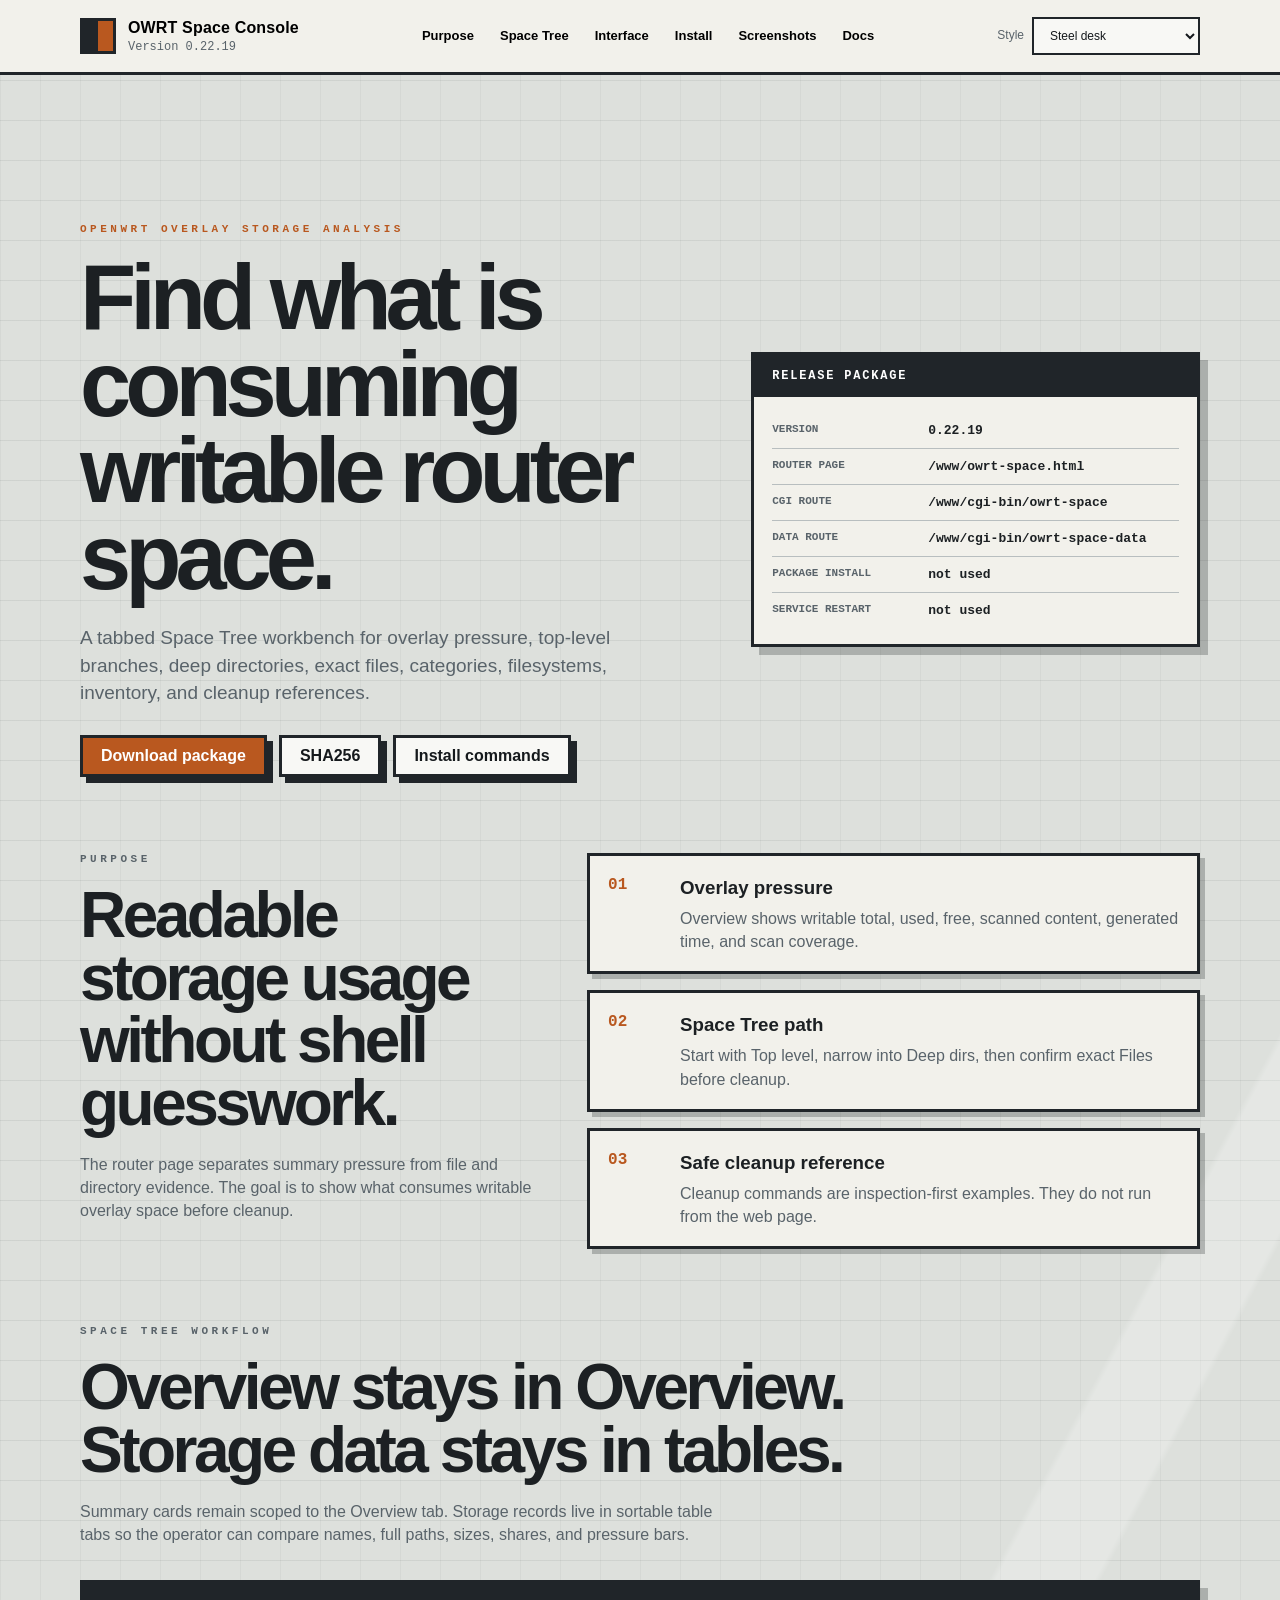
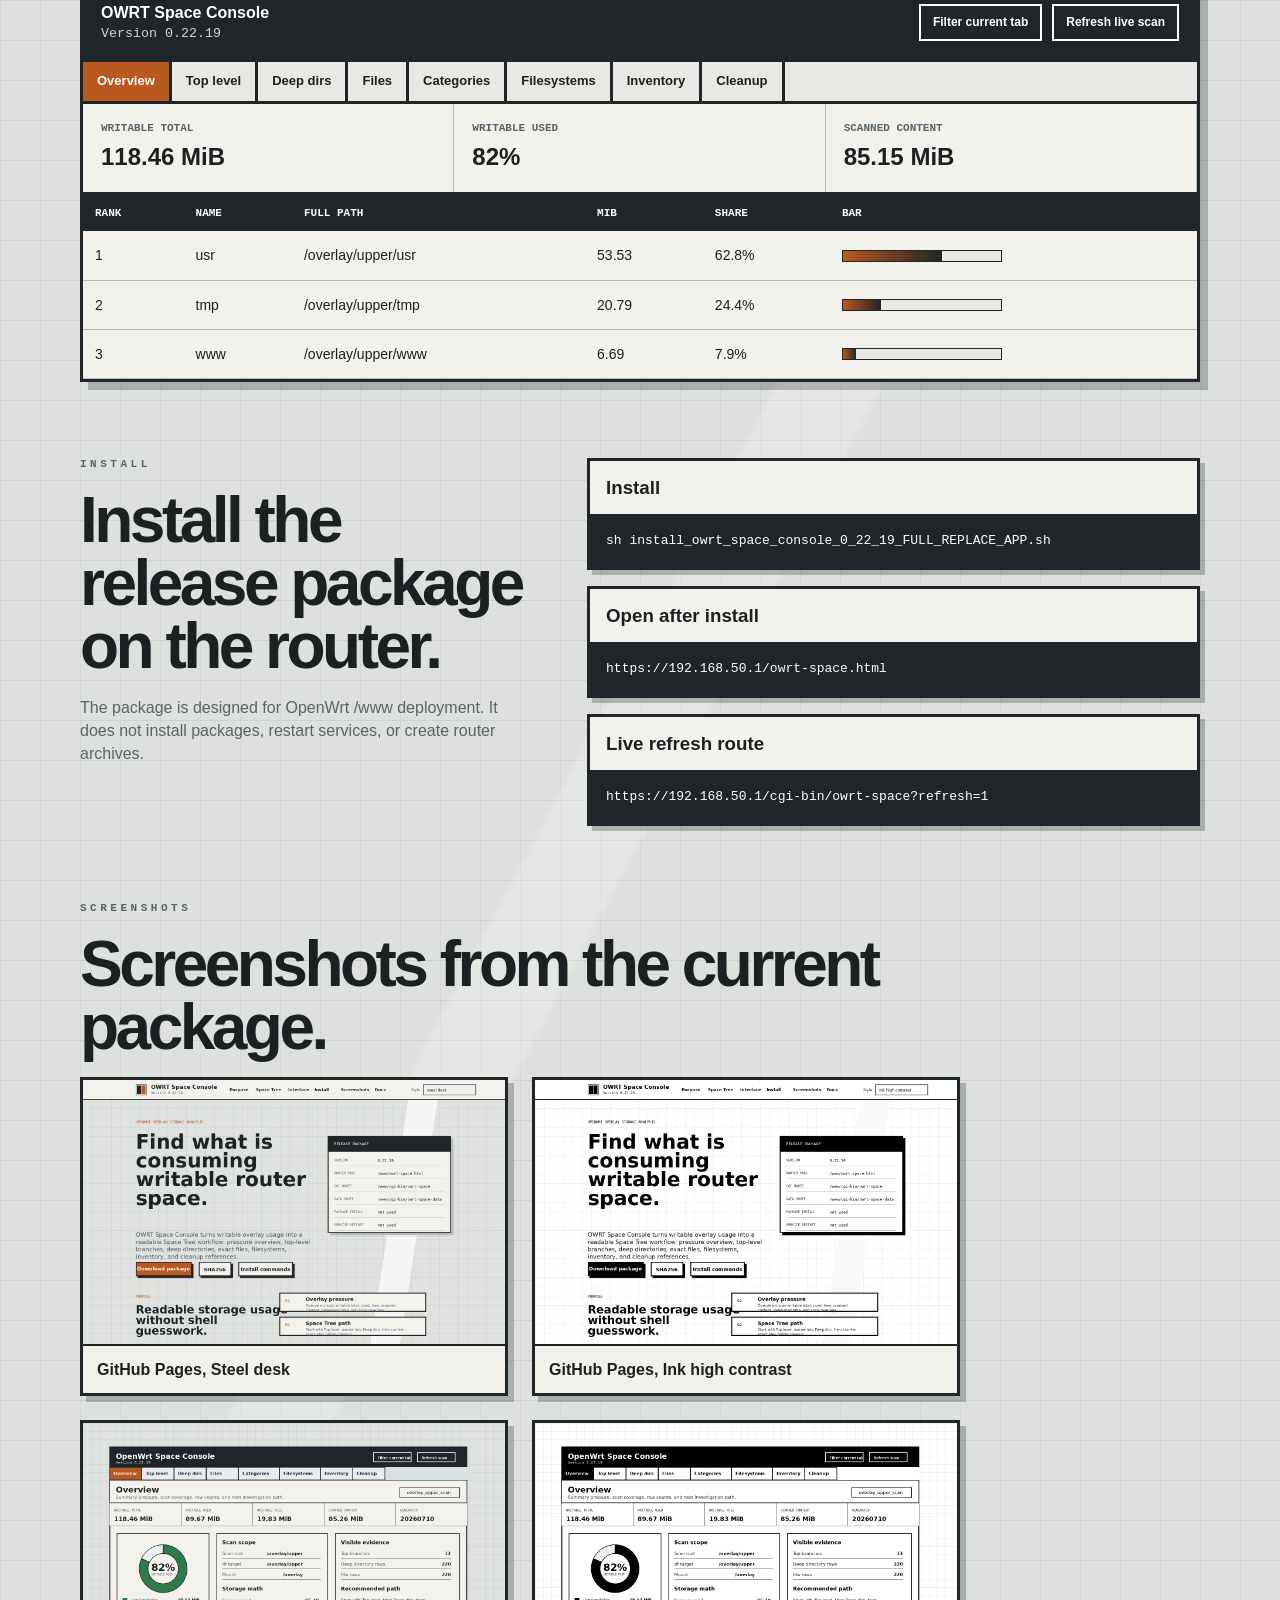
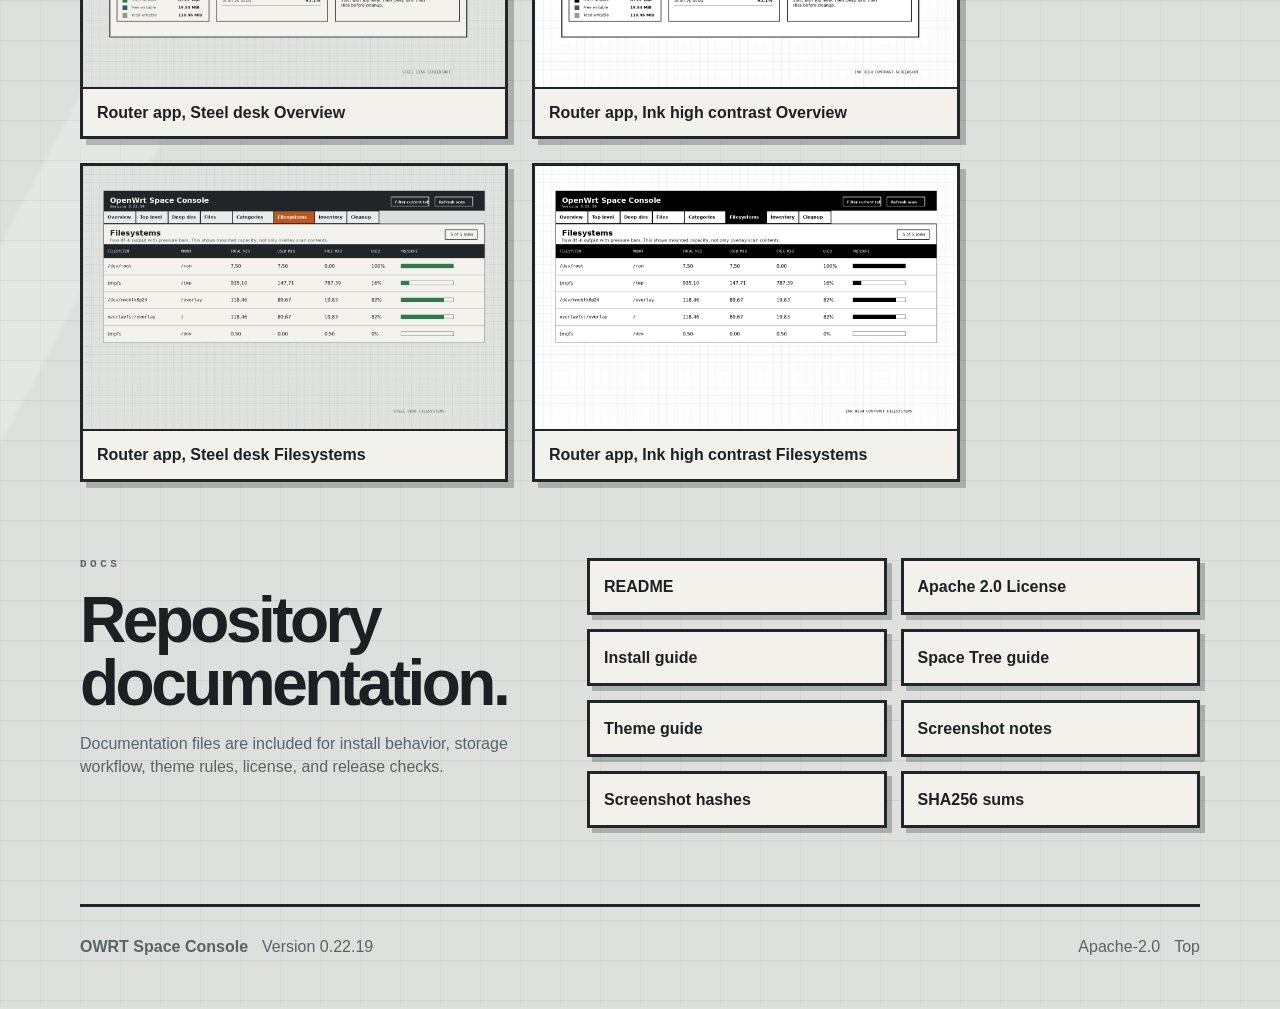
==== index.html @ 09b43522 "Update index.html" ====
<!doctype html>
<html lang="en" data-theme="steel-desk">
<head>
  <meta charset="utf-8">
  <meta name="viewport" content="width=device-width, initial-scale=1">
  <title>OWRT Space Console 0.22.19</title>
  <meta name="description" content="OWRT Space Console is an OpenWrt writable overlay storage inspection interface with a tabbed Space Tree workflow.">
  <link rel="stylesheet" href="assets/css/site.css">
</head>
<body>
  <a class="skip-link" href="#main">Skip to content</a>
  <header class="site-header" id="top">
    <div class="header-inner">
      <a class="brand" href="#top" aria-label="OWRT Space Console home">
        <span class="brand-mark" aria-hidden="true"><span></span><span></span></span>
        <span class="brand-text"><strong>OWRT Space Console</strong><small>Version 0.22.19</small></span>
      </a>
      <nav class="site-nav" aria-label="Page sections">
        <a href="#purpose">Purpose</a>
        <a href="#space-tree">Space Tree</a>
        <a href="#interface">Interface</a>
        <a href="#install">Install</a>
        <a href="#screenshots">Screenshots</a>
        <a href="#docs">Docs</a>
      </nav>
      <label class="theme-control"><span>Style</span><select id="themeSelect" aria-label="GitHub Pages color style"><option value="steel-desk">Steel desk</option><option value="ink-high-contrast">Ink high contrast</option></select></label>
    </div>
  </header>

  <main id="main">
    <section class="hero section-band" aria-labelledby="hero-title">
      <div class="hero-copy">
        <p class="eyebrow">OpenWrt overlay storage analysis</p>
        <h1 id="hero-title">Find what is consuming writable router space.</h1>
        <p class="lead">A tabbed Space Tree workbench for overlay pressure, top-level branches, deep directories, exact files, categories, filesystems, inventory, and cleanup references.</p>
        <div class="actions">
          <a class="button primary" href="downloads/OWRT_SpaceConsole_0.22.19_full_replace_app_code.zip">Download package</a>
          <a class="button" href="downloads/OWRT_SpaceConsole_0.22.19_full_replace_app_code.sha256.txt">SHA256</a>
          <a class="button" href="#install">Install commands</a>
        </div>
      </div>
      <aside class="install-ticket" aria-label="Package facts">
        <div class="ticket-head">Release package</div>
        <dl>
          <div><dt>version</dt><dd>0.22.19</dd></div>
          <div><dt>router page</dt><dd>/www/owrt-space.html</dd></div>
          <div><dt>cgi route</dt><dd>/www/cgi-bin/owrt-space</dd></div>
          <div><dt>data route</dt><dd>/www/cgi-bin/owrt-space-data</dd></div>
          <div><dt>package install</dt><dd>not used</dd></div>
          <div><dt>service restart</dt><dd>not used</dd></div>
        </dl>
      </aside>
    </section>

    <section class="section purpose" id="purpose" aria-labelledby="purpose-title">
      <div class="section-copy">
        <p class="eyebrow">Purpose</p>
        <h2 id="purpose-title">Readable storage usage without shell guesswork.</h2>
        <p>The router page separates summary pressure from file and directory evidence. The goal is to show what consumes writable overlay space before cleanup.</p>
      </div>
      <div class="step-list">
        <article><b>01</b><div><h3>Overlay pressure</h3><p>Overview shows writable total, used, free, scanned content, generated time, and scan coverage.</p></div></article>
        <article><b>02</b><div><h3>Space Tree path</h3><p>Start with Top level, narrow into Deep dirs, then confirm exact Files before cleanup.</p></div></article>
        <article><b>03</b><div><h3>Safe cleanup reference</h3><p>Cleanup commands are inspection-first examples. They do not run from the web page.</p></div></article>
      </div>
    </section>

    <section class="section" id="space-tree" aria-labelledby="space-tree-title">
      <div class="section-copy wide-copy">
        <p class="eyebrow">Space Tree workflow</p>
        <h2 id="space-tree-title">Overview stays in Overview. Storage data stays in tables.</h2>
        <p>Summary cards remain scoped to the Overview tab. Storage records live in sortable table tabs so the operator can compare names, full paths, sizes, shares, and pressure bars.</p>
      </div>
      <div class="app-preview" aria-label="Router application preview">
        <div class="app-preview-head"><div><strong>OWRT Space Console</strong><small>Version 0.22.19</small></div><div class="preview-actions"><span>Filter current tab</span><span>Refresh live scan</span></div></div>
        <div class="preview-tabs"><span class="active">Overview</span><span>Top level</span><span>Deep dirs</span><span>Files</span><span>Categories</span><span>Filesystems</span><span>Inventory</span><span>Cleanup</span></div>
        <div class="preview-metrics"><div><small>Writable total</small><strong>118.46 MiB</strong></div><div><small>Writable used</small><strong>82%</strong></div><div><small>Scanned content</small><strong>85.15 MiB</strong></div></div>
        <table class="preview-table"><thead><tr><th>Rank</th><th>Name</th><th>Full path</th><th>MiB</th><th>Share</th><th>Bar</th></tr></thead><tbody><tr><td>1</td><td>usr</td><td>/overlay/upper/usr</td><td>53.53</td><td>62.8%</td><td><i style="--w:63%"></i></td></tr><tr><td>2</td><td>tmp</td><td>/overlay/upper/tmp</td><td>20.79</td><td>24.4%</td><td><i style="--w:24%"></i></td></tr><tr><td>3</td><td>www</td><td>/overlay/upper/www</td><td>6.69</td><td>7.9%</td><td><i style="--w:8%"></i></td></tr></tbody></table>
      </div>
    </section>

    <section class="section install" id="install" aria-labelledby="install-title">
      <div class="section-copy"><p class="eyebrow">Install</p><h2 id="install-title">Install the release package on the router.</h2><p>The package is designed for OpenWrt /www deployment. It does not install packages, restart services, or create router archives.</p></div>
      <div class="command-stack"><article><h3>Install</h3><pre><code>sh install_owrt_space_console_0_22_19_FULL_REPLACE_APP.sh</code></pre></article><article><h3>Open after install</h3><pre><code>https://192.168.50.1/owrt-space.html</code></pre></article><article><h3>Live refresh route</h3><pre><code>https://192.168.50.1/cgi-bin/owrt-space?refresh=1</code></pre></article></div>
    </section>

    <section class="section screenshots" id="screenshots" aria-labelledby="screenshots-title">
      <div class="section-copy wide-copy"><p class="eyebrow">Screenshots</p><h2 id="screenshots-title">Screenshots from the current package.</h2><p></p><div>
      <div class="screenshot-grid">
        <figure><img src="assets/screenshots/verified-github-pages-steel-desk-home.png" alt="GitHub Pages home in Steel desk theme"><figcaption>GitHub Pages, Steel desk</figcaption></figure>
        <figure><img src="assets/screenshots/verified-github-pages-ink-high-contrast-home.png" alt="GitHub Pages home in Ink high contrast theme"><figcaption>GitHub Pages, Ink high contrast</figcaption></figure>
        <figure><img src="assets/screenshots/verified-router-steel-desk-overview.png" alt="Router application Overview in Steel desk theme"><figcaption>Router app, Steel desk Overview</figcaption></figure>
        <figure><img src="assets/screenshots/verified-router-ink-high-contrast-overview.png" alt="Router application Overview in Ink high contrast theme"><figcaption>Router app, Ink high contrast Overview</figcaption></figure>
        <figure><img src="assets/screenshots/verified-router-steel-desk-filesystems.png" alt="Router application Filesystems in Steel desk theme"><figcaption>Router app, Steel desk Filesystems</figcaption></figure>
        <figure><img src="assets/screenshots/verified-router-ink-high-contrast-filesystems.png" alt="Router application Filesystems in Ink high contrast theme"><figcaption>Router app, Ink high contrast Filesystems</figcaption></figure>
      </div>
    </section>

    <section class="section docs" id="docs" aria-labelledby="docs-title">
      <div class="section-copy"><p class="eyebrow">Docs</p><h2 id="docs-title">Repository documentation.</h2><p>Documentation files are included for install behavior, storage workflow, theme rules, license, and release checks.</p></div>
      <div class="doc-grid"><a href="README.md">README</a><a href="LICENSE">Apache 2.0 License</a><a href="docs/INSTALL.md">Install guide</a><a href="docs/SPACE_TREE_USAGE_GUIDE.md">Space Tree guide</a><a href="docs/THEMES.md">Theme guide</a><a href="docs/SCREENSHOTS.md">Screenshot notes</a><a href="docs/SCREENSHOT_SHA256SUMS.txt">Screenshot hashes</a><a href="docs/SHA256SUMS.txt">SHA256 sums</a></div>
    </section>
  </main>

  <footer class="site-footer"><div><strong>OWRT Space Console</strong><span>Version 0.22.19</span></div><div><span>Apache-2.0</span><a href="#top">Top</a></div></footer>
  <script src="assets/js/site.js"></script>
</body>
</html>
---- assets/css/site.css ----
:root {
  --page: #dde0dc;
  --paper: #f2f1eb;
  --paper2: #e8e9e4;
  --ink: #1c2023;
  --muted: #59636a;
  --line: #202529;
  --line2: #b8bebf;
  --accent: #b9581f;
  --accentText: #ffffff;
  --header: #f2f1eb;
  --headerText: #000000;
  --tableHead: #202529;
  --tableHeadText: #ffffff;
  --control: #f8f8f5;
  --controlText: #15191c;
  --shadow: rgba(15, 18, 20, 0.24);
  --grid1: rgba(25, 31, 35, 0.07);
  --grid2: rgba(25, 31, 35, 0.04);
  --diag: rgba(255, 255, 255, 0.24);
  --radius: 0;
}

html[data-theme="ink-high-contrast"] {
  --page: #ffffff;
  --paper: #ffffff;
  --paper2: #f5f5f5;
  --ink: #000000;
  --muted: #222222;
  --line: #000000;
  --line2: #8a8a8a;
  --accent: #000000;
  --accentText: #ffffff;
  --header: #ffffff;
  --headerText: #000000;
  --tableHead: #000000;
  --tableHeadText: #ffffff;
  --control: #ffffff;
  --controlText: #000000;
  --shadow: rgba(0, 0, 0, 0.25);
  --grid1: rgba(0, 0, 0, 0.075);
  --grid2: rgba(0, 0, 0, 0.038);
  --diag: rgba(0, 0, 0, 0.04);
}

* { box-sizing: border-box; }
html { scroll-behavior: smooth; }
body {
  margin: 0;
  min-height: 100vh;
  color: var(--ink);
  background:
    linear-gradient(118deg, transparent 0 52%, var(--diag) 52.2% 55%, transparent 55.2% 100%),
    linear-gradient(var(--grid1) 1px, transparent 1px),
    linear-gradient(90deg, var(--grid2) 1px, transparent 1px),
    var(--page);
  background-size: auto, 40px 40px, 40px 40px, auto;
  font-family: Arial, Helvetica, sans-serif;
  line-height: 1.45;
}

a { color: inherit; text-decoration: none; }
img { display: block; max-width: 100%; }
.skip-link { position: absolute; left: -999px; top: 8px; background: var(--paper); color: var(--ink); border: 2px solid var(--line); padding: 8px 12px; z-index: 20; }
.skip-link:focus { left: 8px; }

.site-header {
  position: sticky;
  top: 0;
  z-index: 10;
  background: var(--header);
  color: var(--headerText);
  border-bottom: 3px solid var(--line);
}
.header-inner {
  width: min(1120px, calc(100% - 40px));
  margin: 0 auto;
  display: grid;
  grid-template-columns: auto 1fr auto;
  gap: 28px;
  align-items: center;
  min-height: 72px;
}
.brand { display: inline-flex; align-items: center; gap: 12px; }
.brand-mark { width: 36px; height: 36px; border: 3px solid var(--line); display: grid; grid-template-columns: 1fr 1fr; background: var(--paper); }
.brand-mark span:first-child { background: var(--line); }
.brand-mark span:last-child { background: var(--accent); }
.brand-text strong { display: block; font-size: 16px; letter-spacing: 0.01em; }
.brand-text small { display: block; font-family: Consolas, monospace; font-size: 12px; color: var(--muted); }
.site-nav { display: flex; justify-content: center; gap: 26px; font-size: 13px; font-weight: 800; }
.theme-control { display: inline-flex; align-items: center; gap: 8px; font-size: 12px; color: var(--muted); }
.theme-control select { border: 2px solid var(--line); background: var(--control); color: var(--controlText); padding: 9px 38px 9px 12px; font: inherit; min-width: 168px; }

main, .site-footer { width: min(1120px, calc(100% - 40px)); margin: 0 auto; }
.section-band, .section { margin: 76px 0; }
.hero { display: grid; grid-template-columns: minmax(0, 1.15fr) minmax(320px, 0.85fr); gap: 64px; align-items: center; padding-top: 72px; }
.eyebrow { margin: 0 0 18px; color: var(--accent); text-transform: uppercase; letter-spacing: 0.32em; font: 800 11px/1.2 Consolas, monospace; }
h1, h2, h3, p { margin-top: 0; }
h1 { max-width: 670px; margin-bottom: 24px; font-size: clamp(54px, 7.8vw, 92px); line-height: 0.94; letter-spacing: -0.065em; }
.lead { max-width: 660px; color: var(--muted); font-size: 19px; }
.actions { display: flex; flex-wrap: wrap; gap: 12px; margin-top: 28px; }
.button { display: inline-flex; align-items: center; justify-content: center; min-height: 42px; padding: 0 18px; border: 3px solid var(--line); background: var(--control); color: var(--controlText); font-weight: 900; box-shadow: 6px 6px 0 var(--line); }
.button.primary { background: var(--accent); color: var(--accentText); }
.install-ticket { border: 3px solid var(--line); background: var(--paper); box-shadow: 8px 8px 0 var(--shadow); }
.ticket-head { padding: 14px 18px; background: var(--tableHead); color: var(--tableHeadText); text-transform: uppercase; letter-spacing: 0.15em; font: 900 12px Consolas, monospace; }
.install-ticket dl { margin: 0; padding: 16px 18px; }
.install-ticket dl div { display: grid; grid-template-columns: 140px 1fr; gap: 16px; border-bottom: 1px solid var(--line2); padding: 10px 0; }
.install-ticket dl div:last-child { border-bottom: 0; }
dt { color: var(--muted); text-transform: uppercase; font: 800 11px Consolas, monospace; }
dd { margin: 0; font: 800 13px Consolas, monospace; }

.purpose, .install, .docs { display: grid; grid-template-columns: minmax(260px, 0.85fr) minmax(0, 1.15fr); gap: 54px; align-items: start; }
.section-copy h2, .wide-copy h2 { font-size: clamp(40px, 5vw, 64px); line-height: 0.98; letter-spacing: -0.055em; margin-bottom: 18px; }
.section-copy p, .wide-copy p { color: var(--muted); max-width: 640px; }
.wide-copy { max-width: 880px; }
.step-list, .command-stack { display: grid; gap: 16px; }
.step-list article, .command-stack article, .doc-grid a { border: 3px solid var(--line); background: var(--paper); box-shadow: 5px 5px 0 var(--shadow); }
.step-list article { display: grid; grid-template-columns: 54px 1fr; gap: 18px; padding: 18px; }
.step-list b { color: var(--accent); font-family: Consolas, monospace; }
.step-list h3 { margin-bottom: 6px; }
.step-list p { margin-bottom: 0; color: var(--muted); }

.app-preview { margin-top: 34px; border: 3px solid var(--line); background: var(--paper); box-shadow: 8px 8px 0 var(--shadow); overflow: hidden; }
.app-preview-head { display: flex; justify-content: space-between; gap: 20px; align-items: center; padding: 18px; background: var(--tableHead); color: var(--tableHeadText); }
.app-preview-head small { display: block; color: var(--tableHeadText); opacity: .8; font-family: Consolas, monospace; }
.preview-actions { display: flex; gap: 10px; }
.preview-actions span { border: 2px solid currentColor; padding: 8px 12px; font-size: 12px; font-weight: 800; }
.preview-tabs { display: flex; flex-wrap: wrap; background: var(--paper2); border-bottom: 3px solid var(--line); }
.preview-tabs span { padding: 10px 14px; border-right: 3px solid var(--line); font-weight: 900; font-size: 13px; }
.preview-tabs .active { background: var(--accent); color: var(--accentText); }
.preview-metrics { display: grid; grid-template-columns: repeat(3, 1fr); border-bottom: 3px solid var(--line); }
.preview-metrics div { padding: 18px; border-right: 1px solid var(--line2); }
.preview-metrics small { display: block; color: var(--muted); text-transform: uppercase; font: 800 11px Consolas, monospace; }
.preview-metrics strong { display: block; margin-top: 6px; font-size: 24px; }
.preview-table { width: 100%; border-collapse: collapse; font-size: 14px; }
.preview-table th { background: var(--tableHead); color: var(--tableHeadText); text-align: left; padding: 12px; text-transform: uppercase; font: 800 11px Consolas, monospace; }
.preview-table td { padding: 14px 12px; border-bottom: 1px solid var(--line2); }
.preview-table i { display: block; width: 160px; height: 12px; border: 1px solid var(--line); background: var(--paper2); position: relative; }
.preview-table i:before { content: ''; position: absolute; inset: 0 auto 0 0; width: var(--w); background: linear-gradient(90deg, var(--accent), var(--line)); }

.command-stack pre { margin: 0; overflow-x: auto; padding: 16px; background: var(--tableHead); color: var(--tableHeadText); }
.command-stack h3 { margin: 0; padding: 13px 16px; border-bottom: 2px solid var(--line); }
.screenshots .wide-copy { margin-bottom: 30px; }
.screenshot-grid { display: grid; grid-template-columns: repeat(2, minmax(0, 1fr)); gap: 24px; }
.screenshot-grid figure { margin: 0; border: 3px solid var(--line); background: var(--paper); box-shadow: 6px 6px 0 var(--shadow); }
.screenshot-grid img { width: 100%; background: var(--paper); }
.screenshot-grid figcaption { padding: 12px 14px; border-top: 2px solid var(--line); font-weight: 900; }
.doc-grid { display: grid; grid-template-columns: repeat(2, minmax(0, 1fr)); gap: 14px; }
.doc-grid a { padding: 14px; font-weight: 900; }
.site-footer { border-top: 3px solid var(--line); padding: 28px 0 48px; display: flex; justify-content: space-between; gap: 20px; color: var(--muted); }
.site-footer div { display: flex; gap: 14px; }

@media (max-width: 980px) {
  .header-inner { grid-template-columns: 1fr; gap: 12px; padding: 14px 0; }
  .site-nav { justify-content: flex-start; flex-wrap: wrap; gap: 12px; }
  .hero, .purpose, .install, .docs { grid-template-columns: 1fr; gap: 32px; }
  h1 { font-size: clamp(48px, 12vw, 72px); }
  .screenshot-grid { grid-template-columns: 1fr; }
}
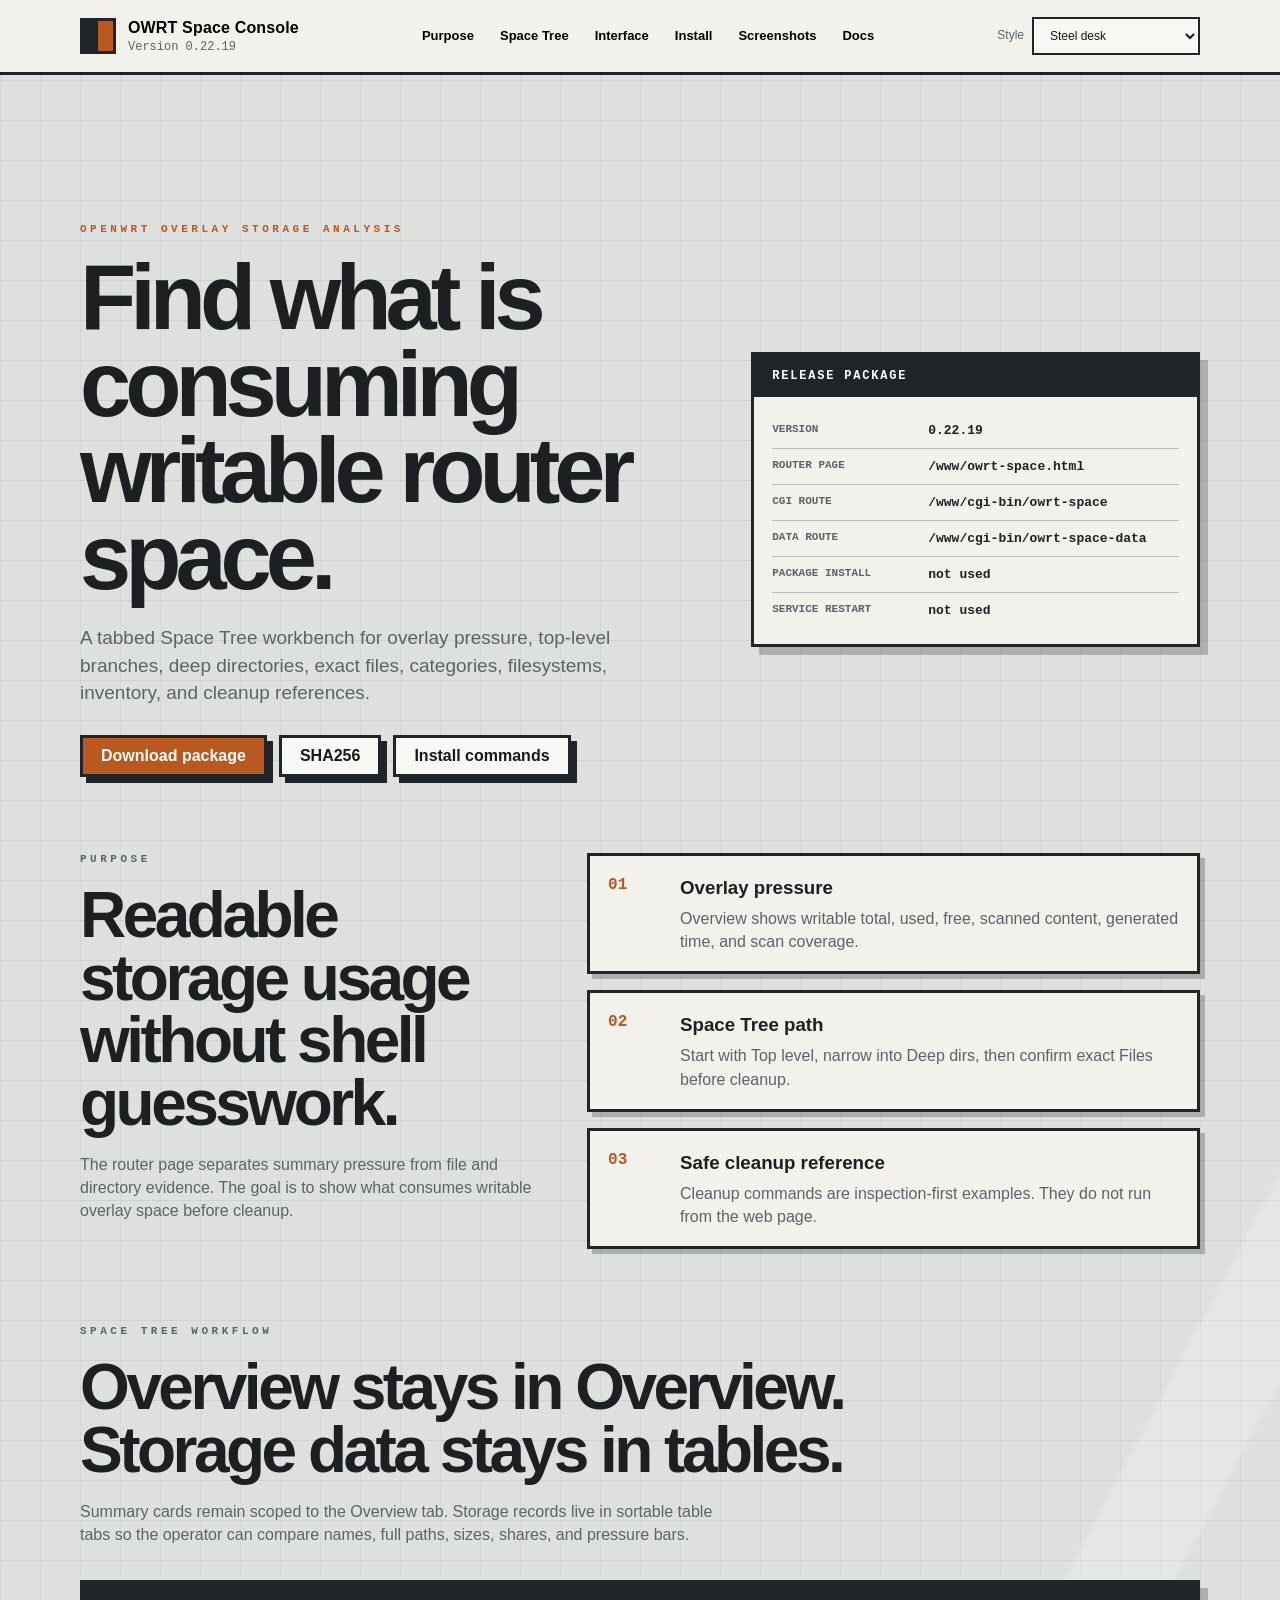
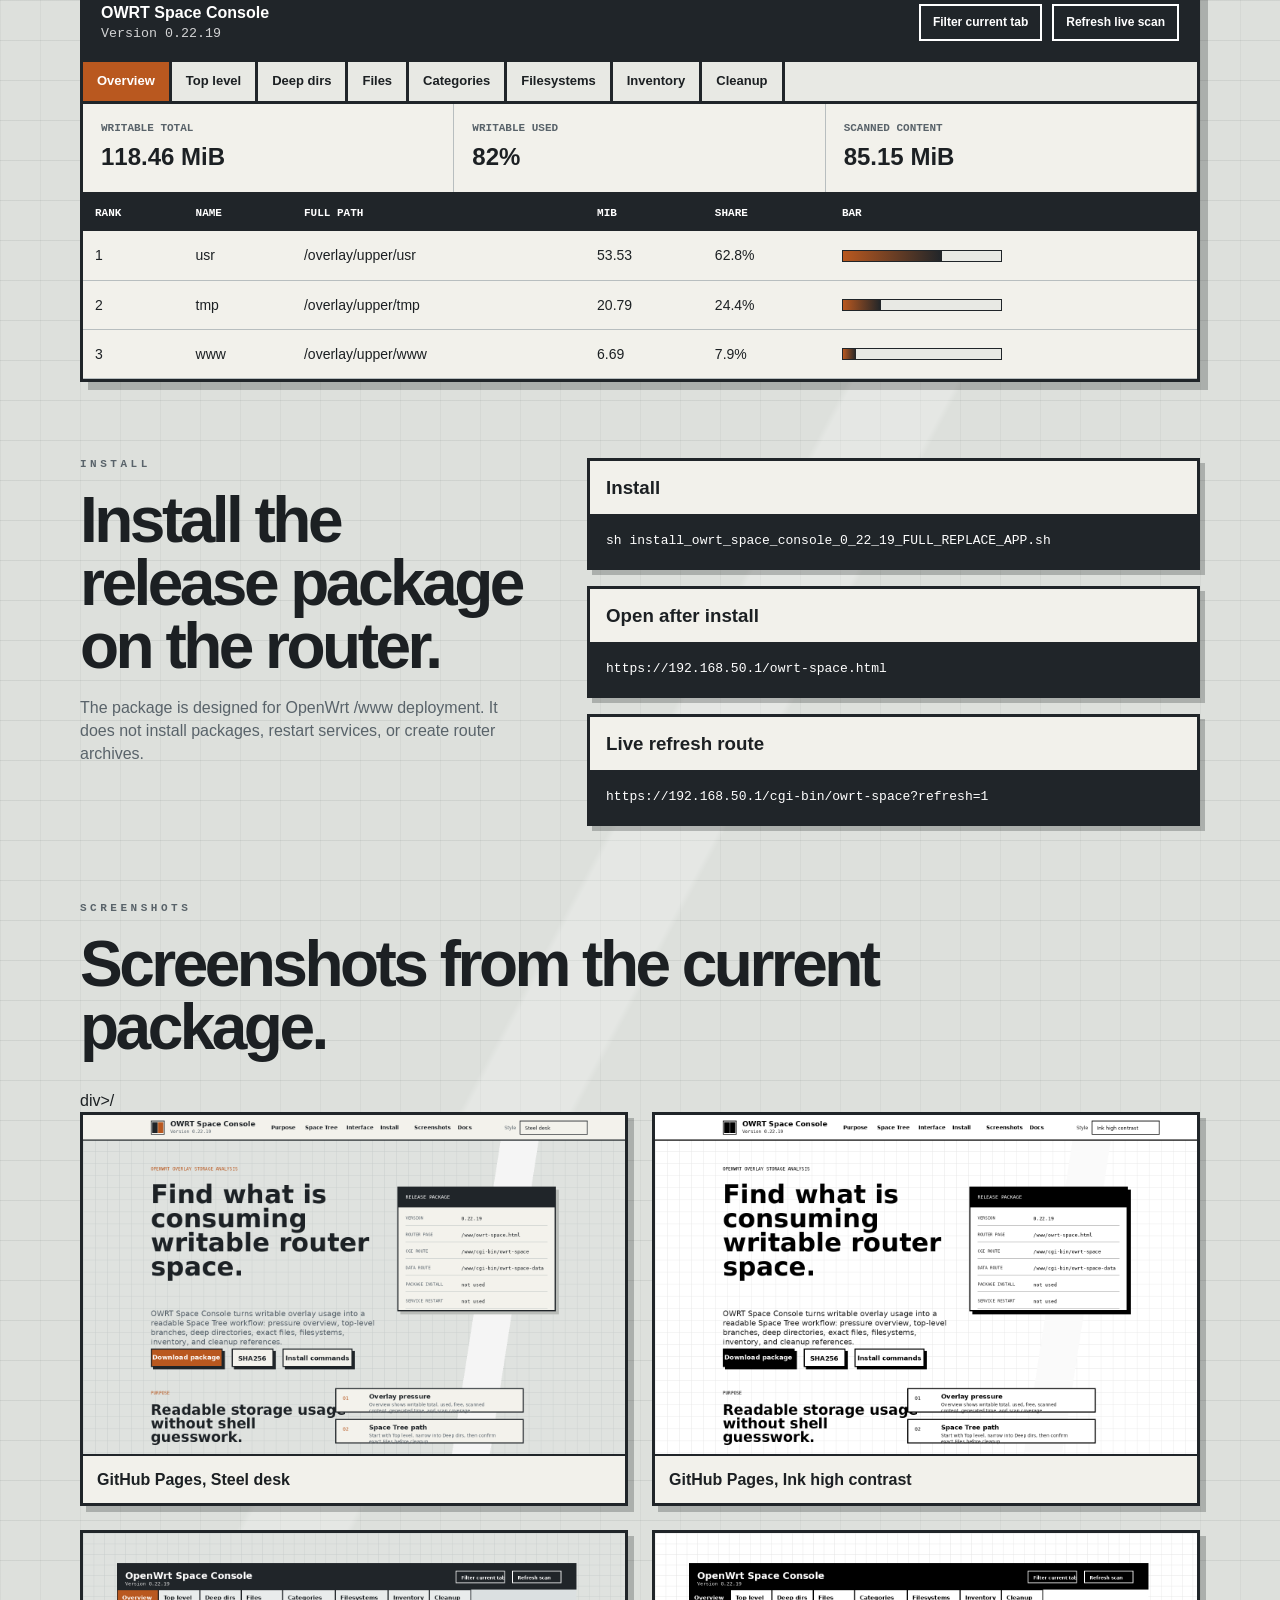
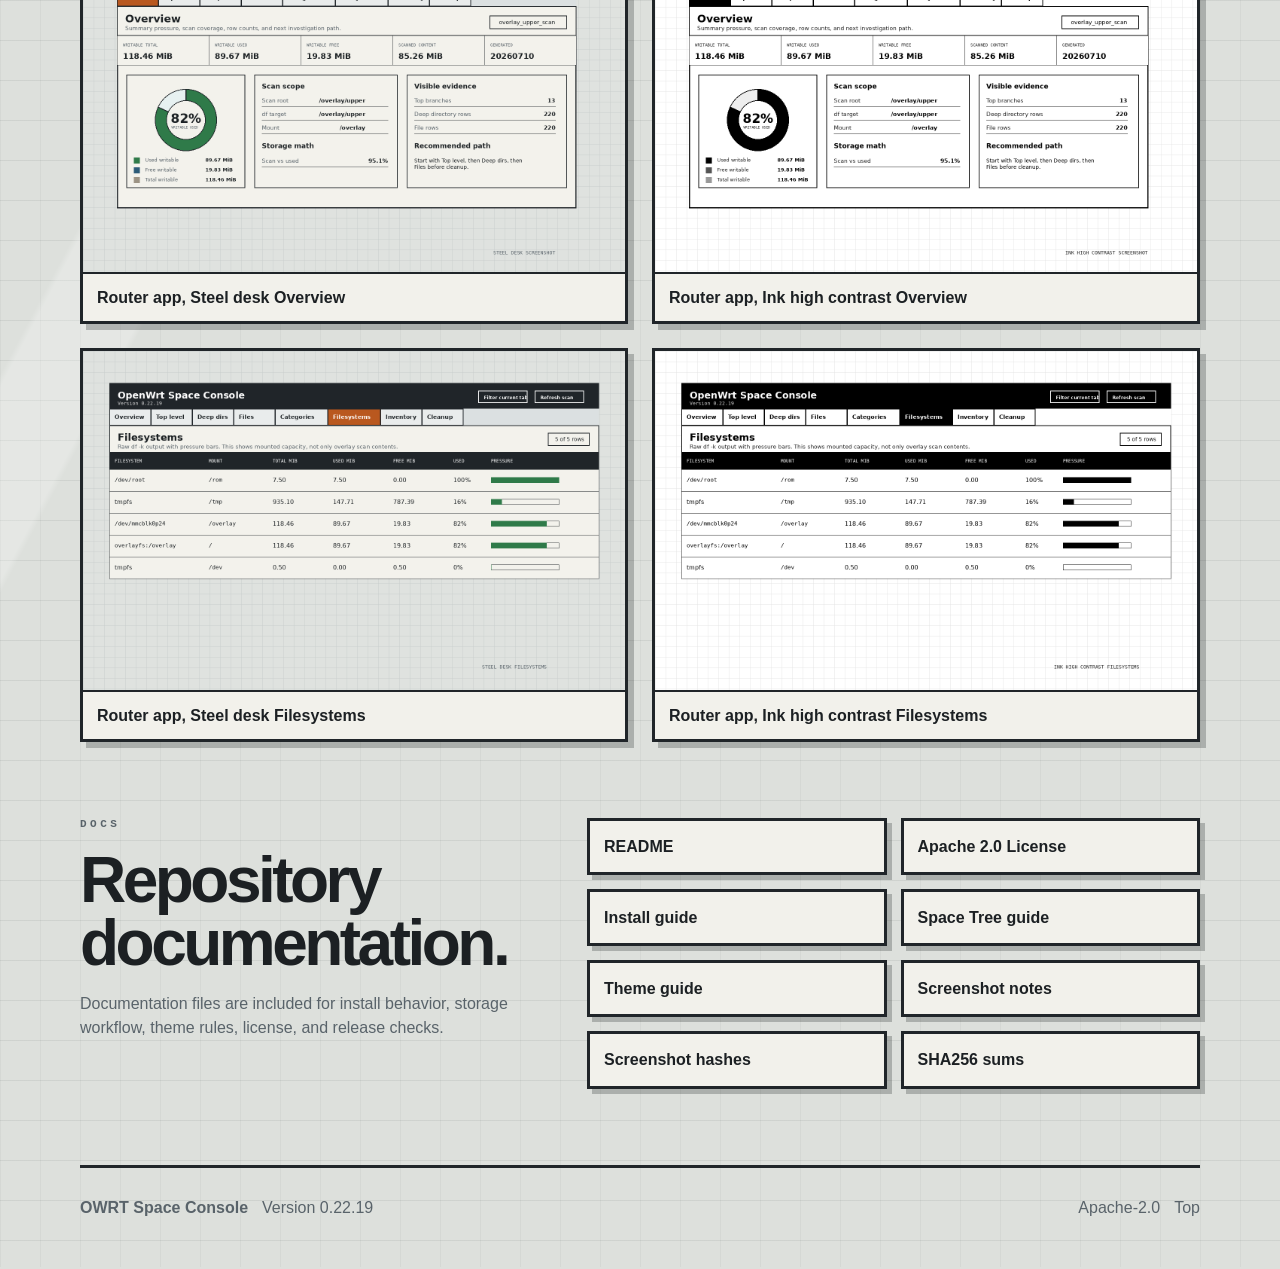
==== commit fc612d71: "Fix HTML structure in screenshots section" ====
--- a/index.html
+++ b/index.html
@@ -85,7 +85,7 @@
     </section>
 
     <section class="section screenshots" id="screenshots" aria-labelledby="screenshots-title">
-      <div class="section-copy wide-copy"><p class="eyebrow">Screenshots</p><h2 id="screenshots-title">Screenshots from the current package.</h2><p></p><div>
+      <div class="section-copy wide-copy"><p class="eyebrow">Screenshots</p><h2 id="screenshots-title">Screenshots from the current package.</h2><p></p></div>div>/
       <div class="screenshot-grid">
         <figure><img src="assets/screenshots/verified-github-pages-steel-desk-home.png" alt="GitHub Pages home in Steel desk theme"><figcaption>GitHub Pages, Steel desk</figcaption></figure>
         <figure><img src="assets/screenshots/verified-github-pages-ink-high-contrast-home.png" alt="GitHub Pages home in Ink high contrast theme"><figcaption>GitHub Pages, Ink high contrast</figcaption></figure>
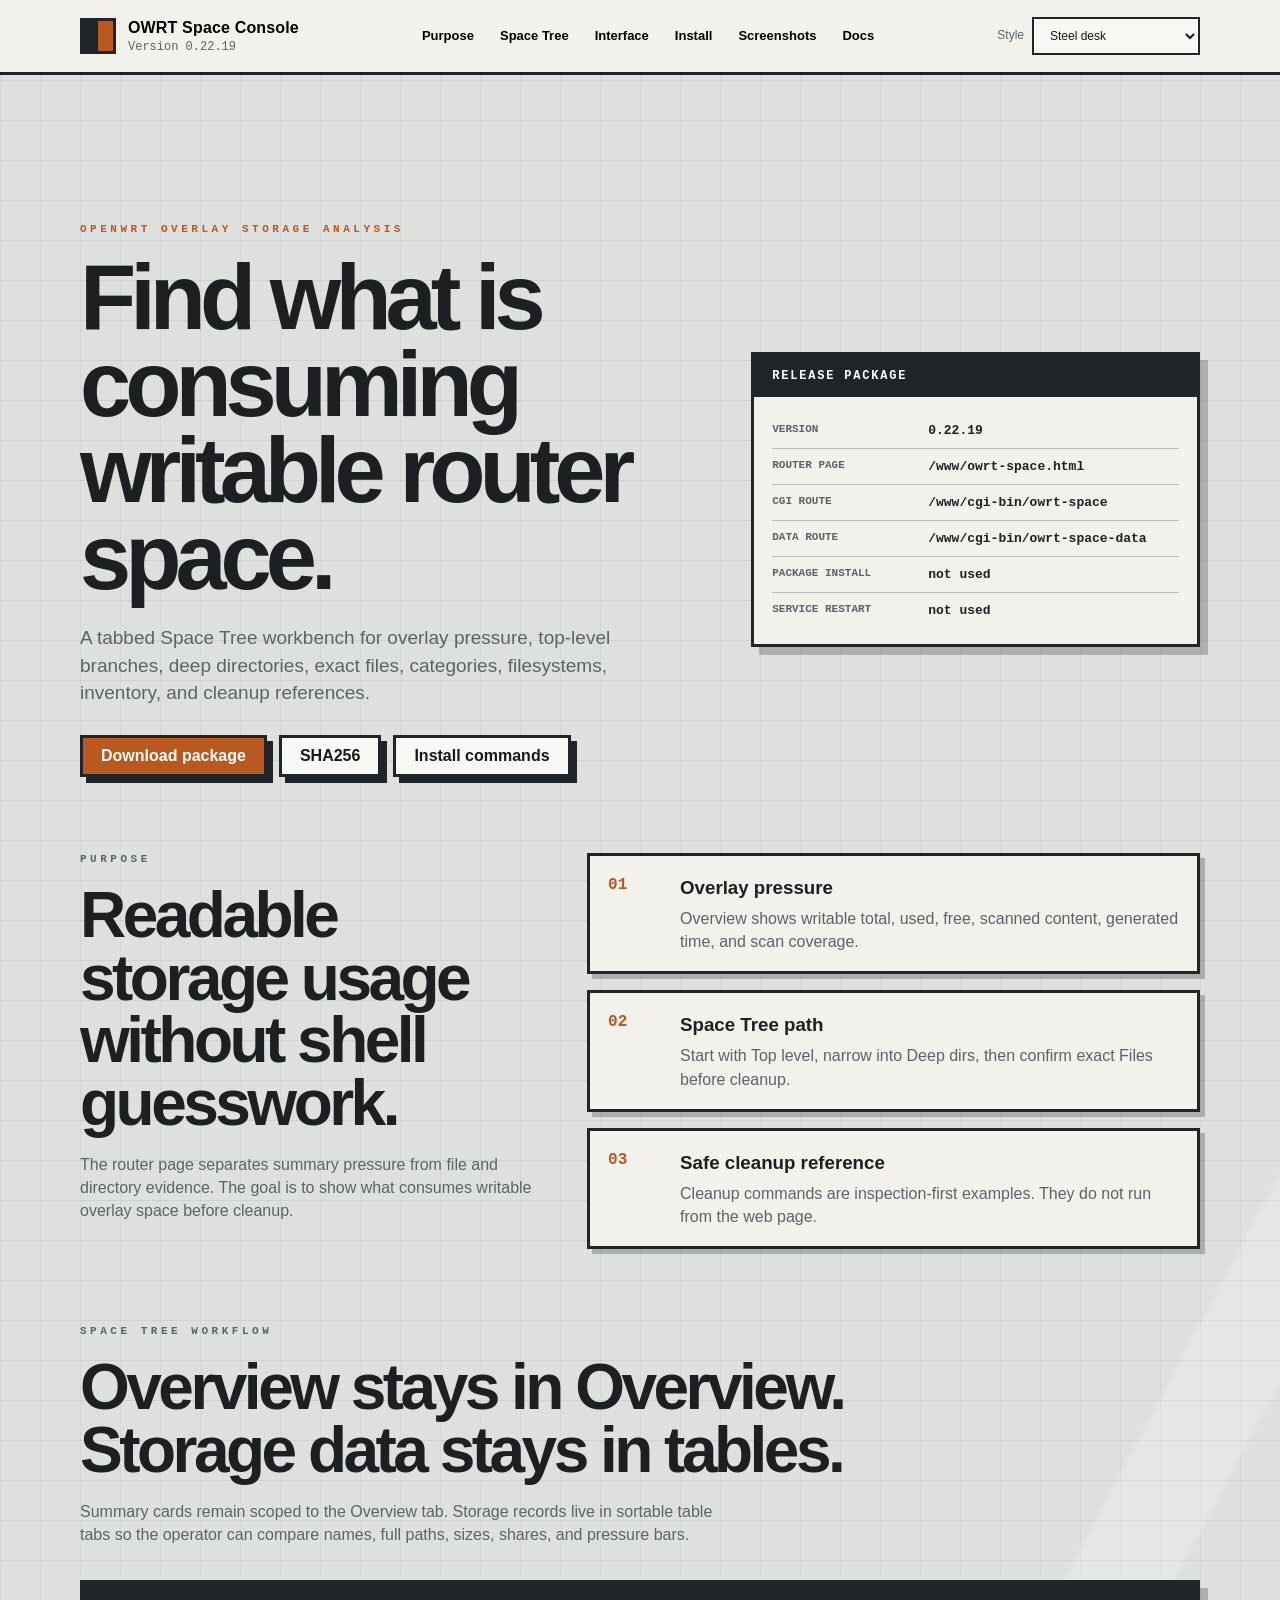
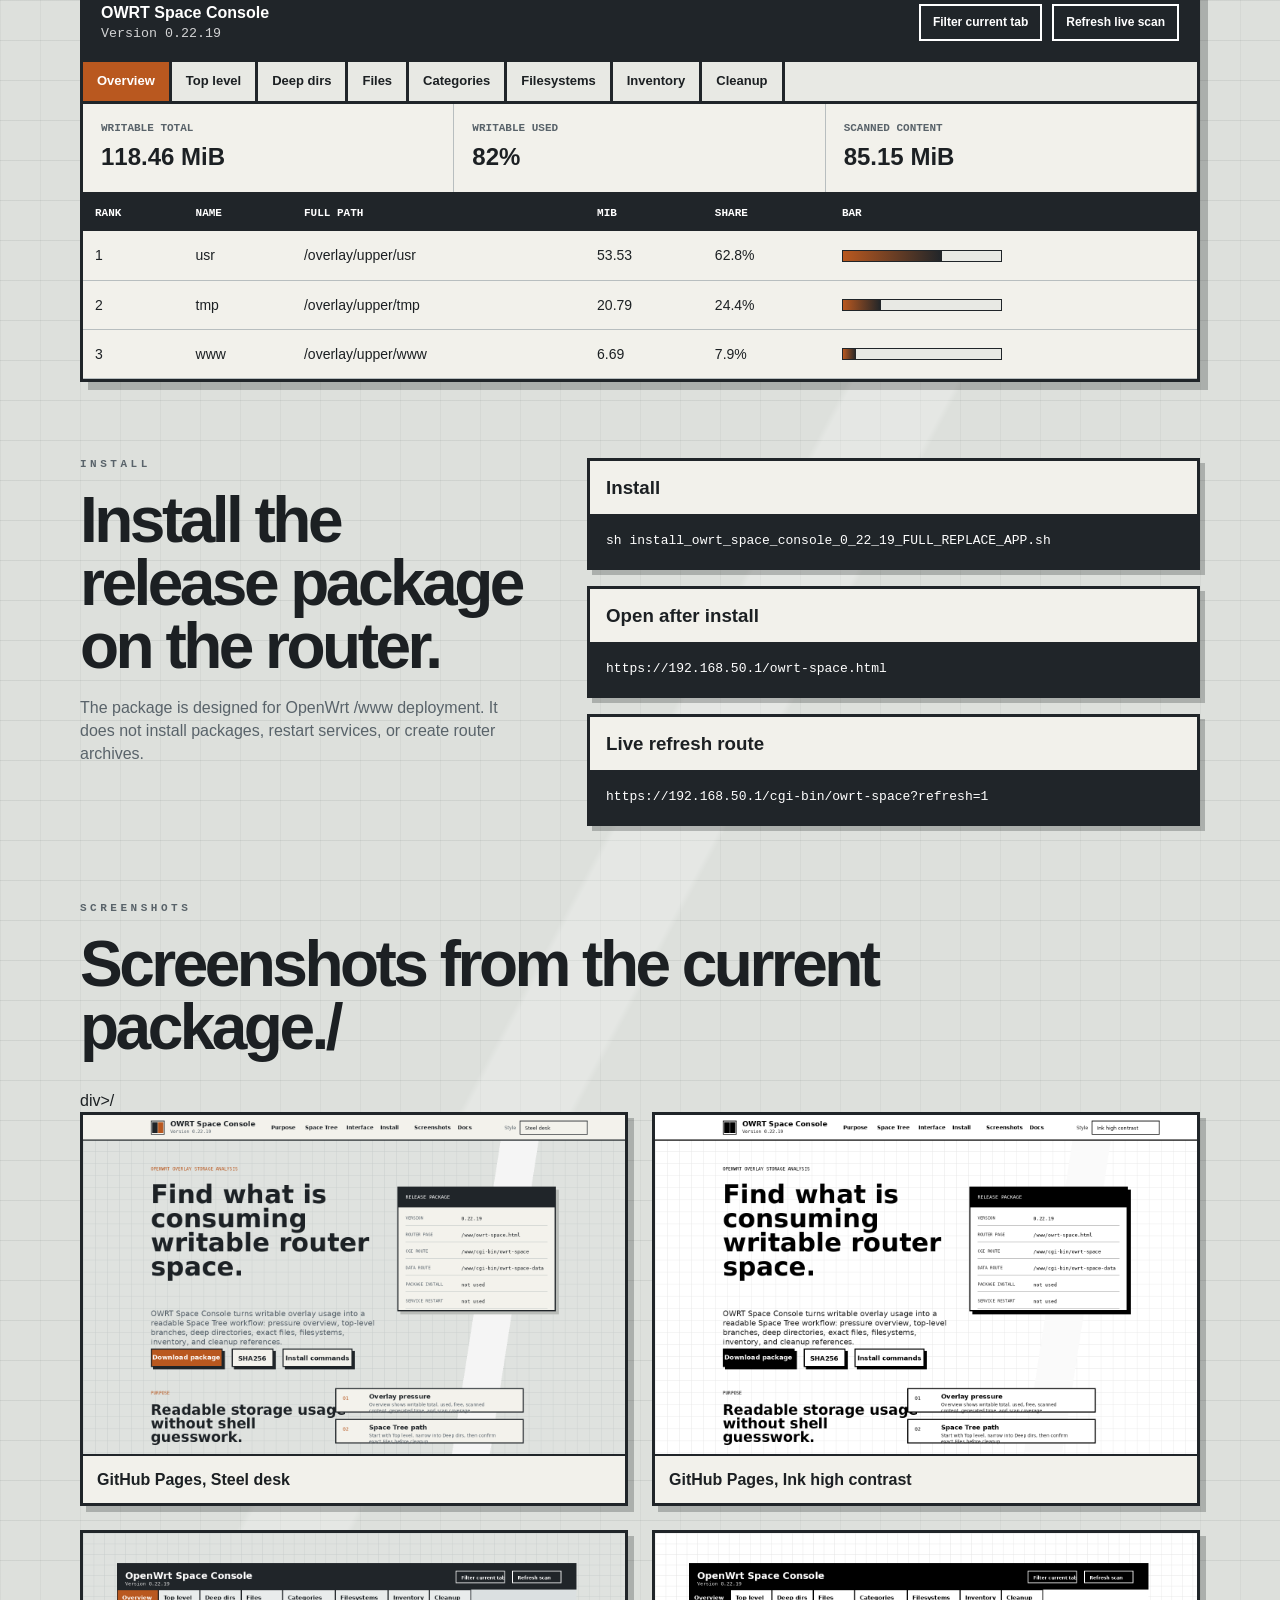
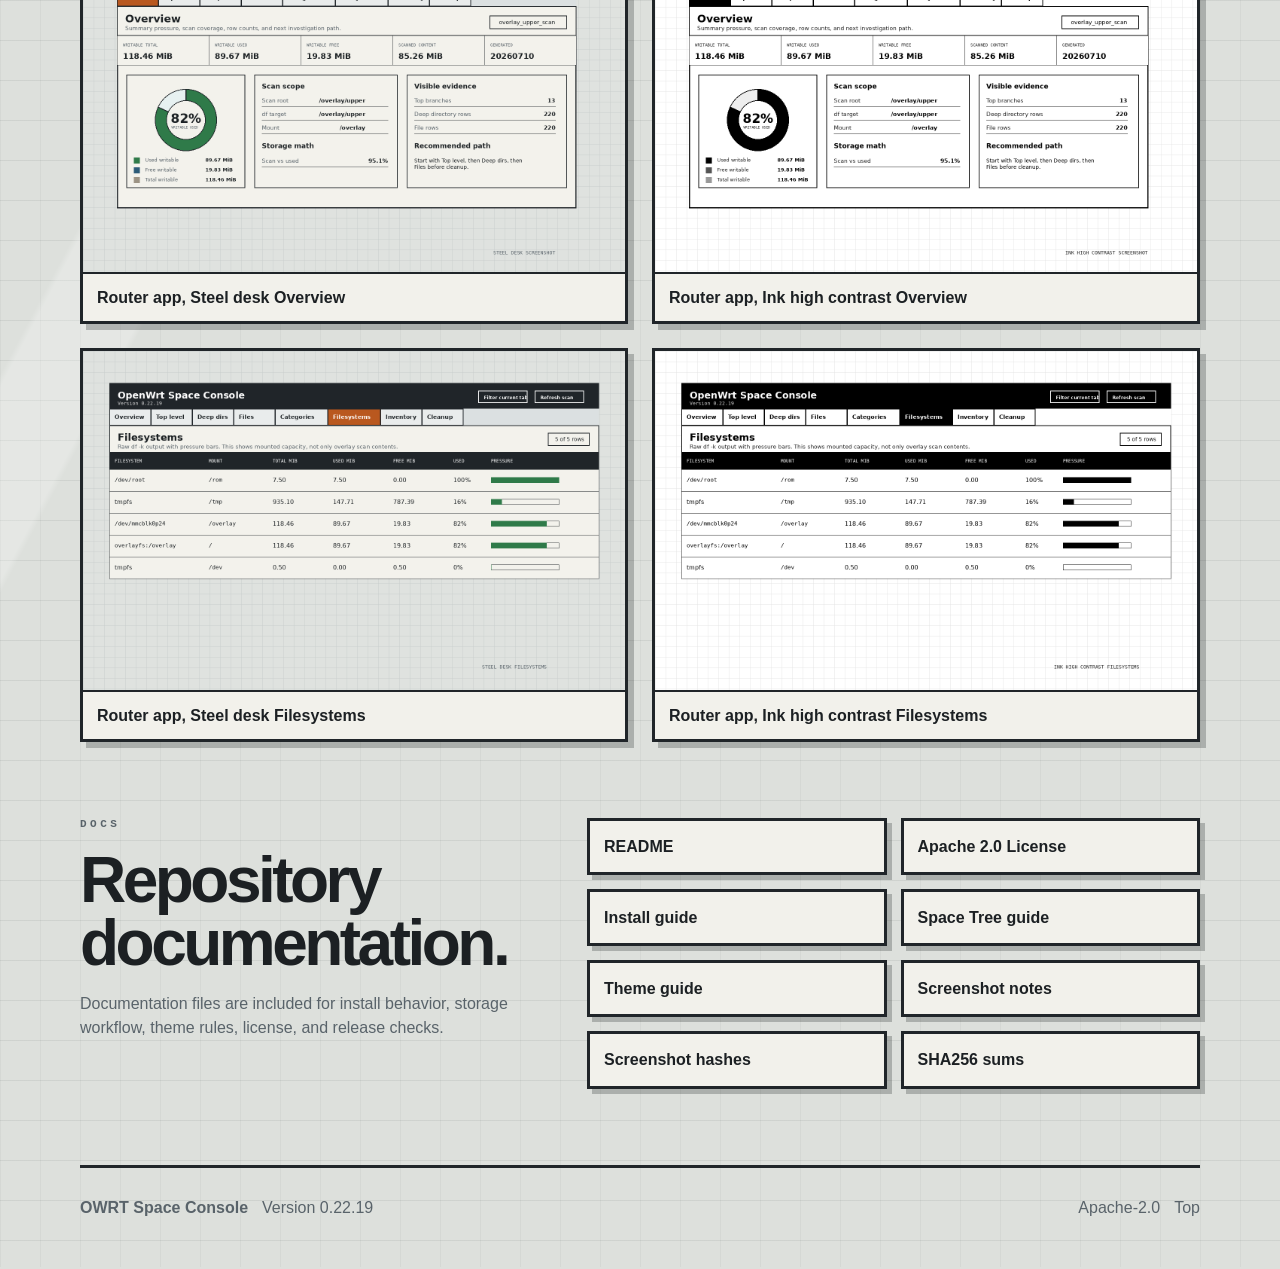
==== commit 924d700e: "Fix HTML closing tag in screenshots section Corrected HTML structure for screenshots section." ====
--- a/index.html
+++ b/index.html
@@ -85,7 +85,7 @@
     </section>
 
     <section class="section screenshots" id="screenshots" aria-labelledby="screenshots-title">
-      <div class="section-copy wide-copy"><p class="eyebrow">Screenshots</p><h2 id="screenshots-title">Screenshots from the current package.</h2><p></p></div>div>/
+      <div class="section-copy wide-copy"><p class="eyebrow">Screenshots</p><h2 id="screenshots-title">Screenshots from the current package./</h2><p></p></div>div>/
       <div class="screenshot-grid">
         <figure><img src="assets/screenshots/verified-github-pages-steel-desk-home.png" alt="GitHub Pages home in Steel desk theme"><figcaption>GitHub Pages, Steel desk</figcaption></figure>
         <figure><img src="assets/screenshots/verified-github-pages-ink-high-contrast-home.png" alt="GitHub Pages home in Ink high contrast theme"><figcaption>GitHub Pages, Ink high contrast</figcaption></figure>
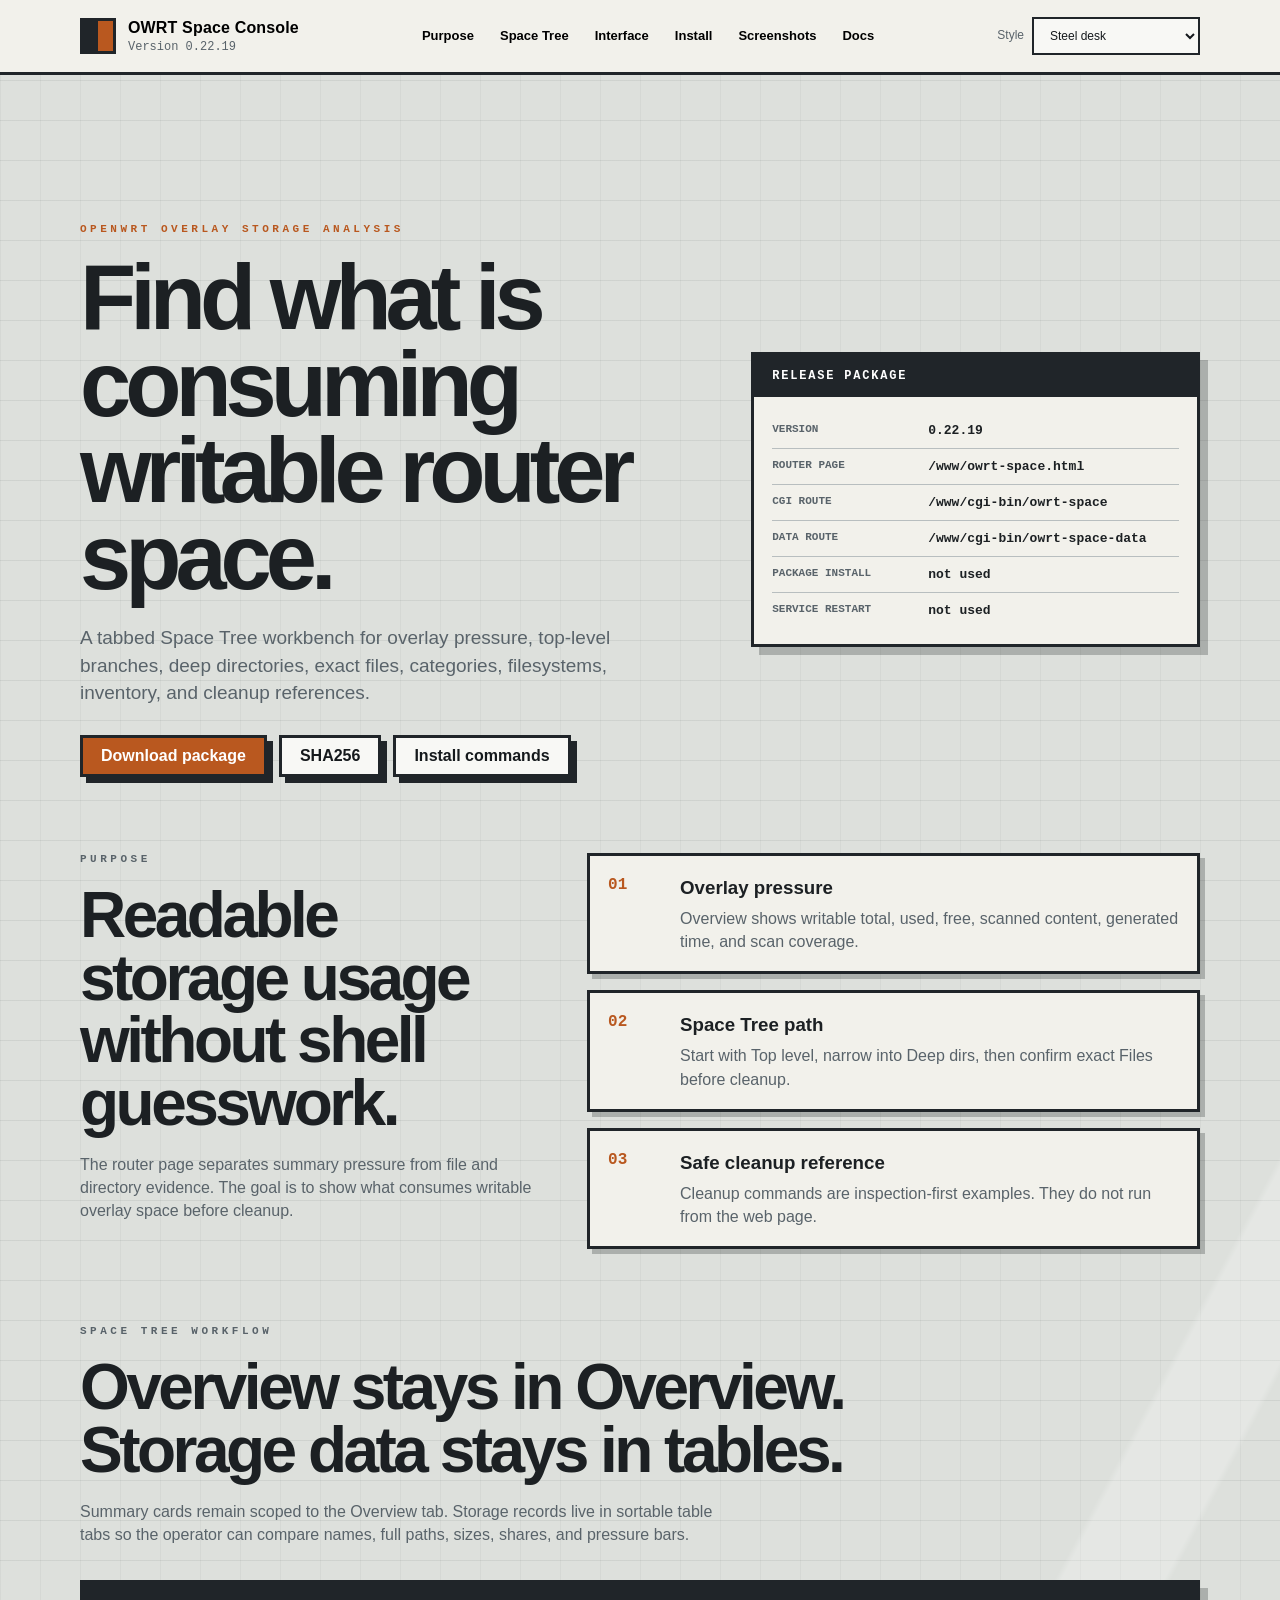
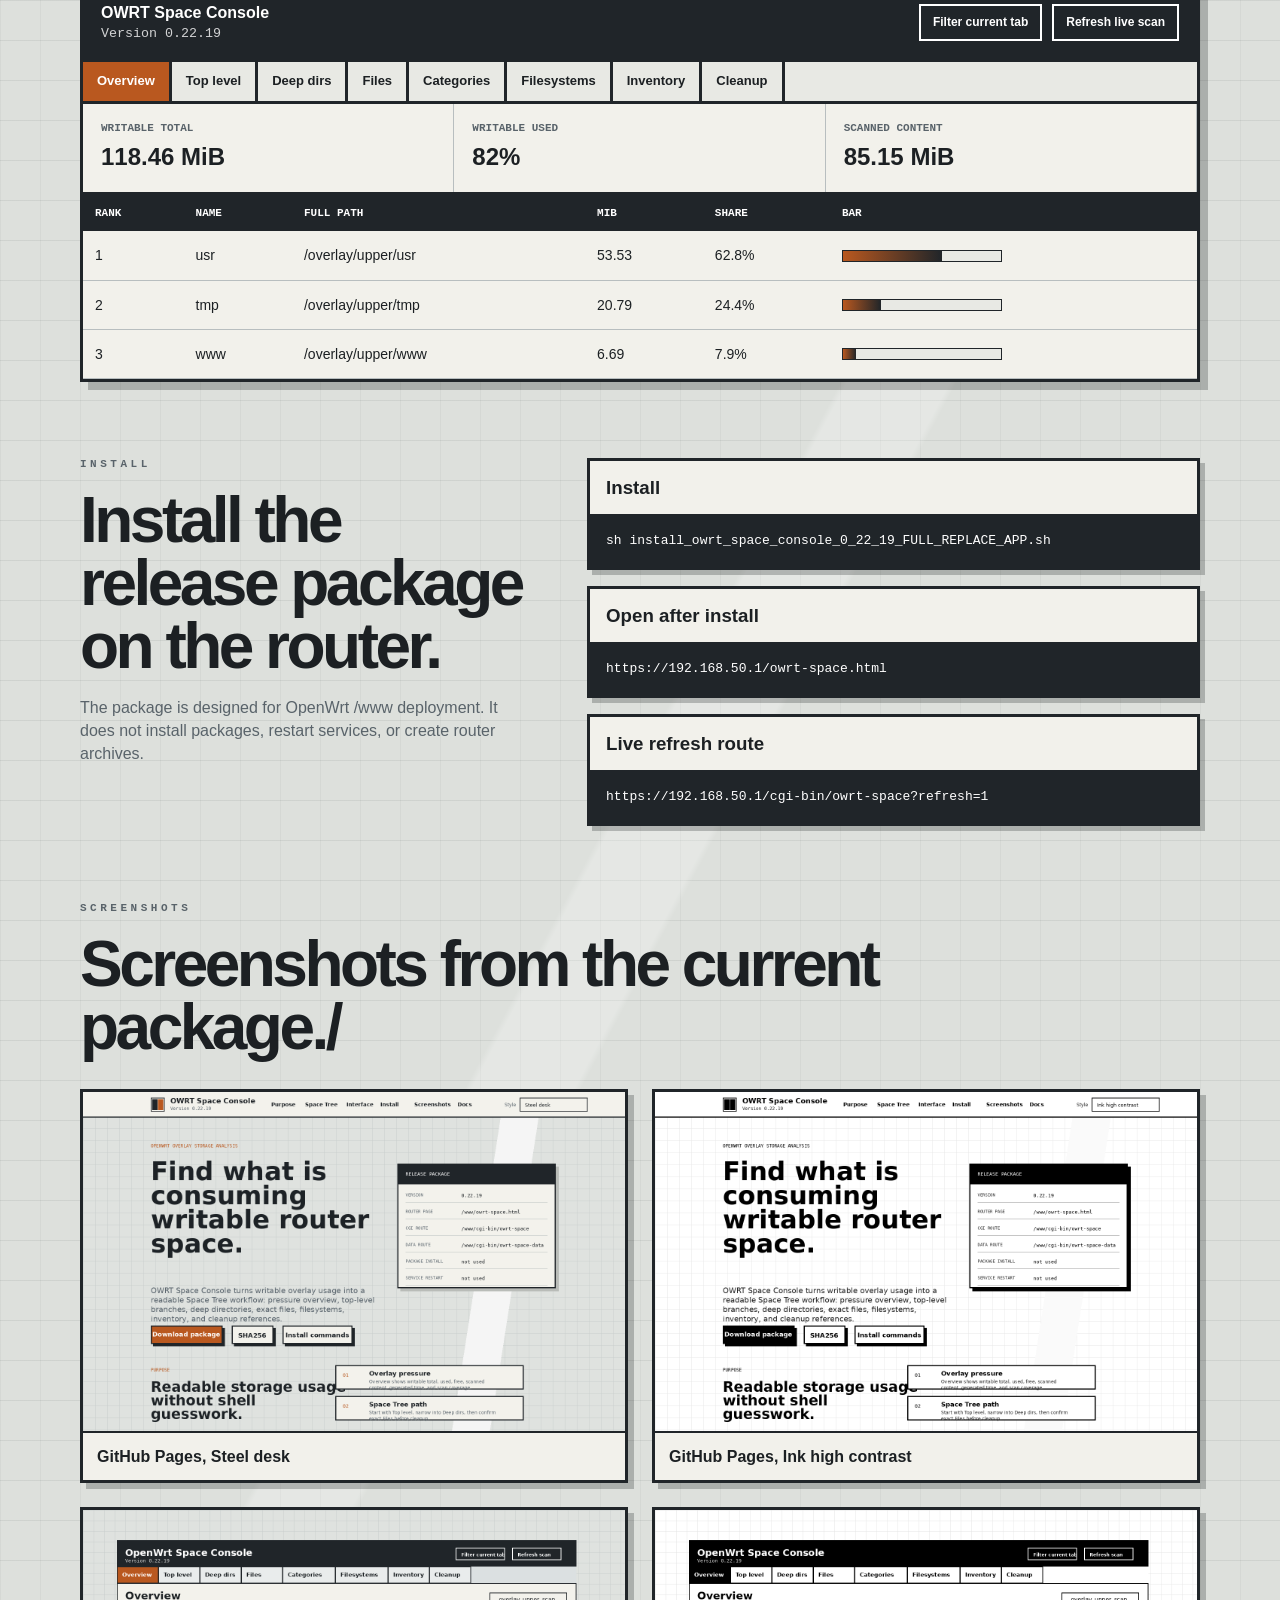
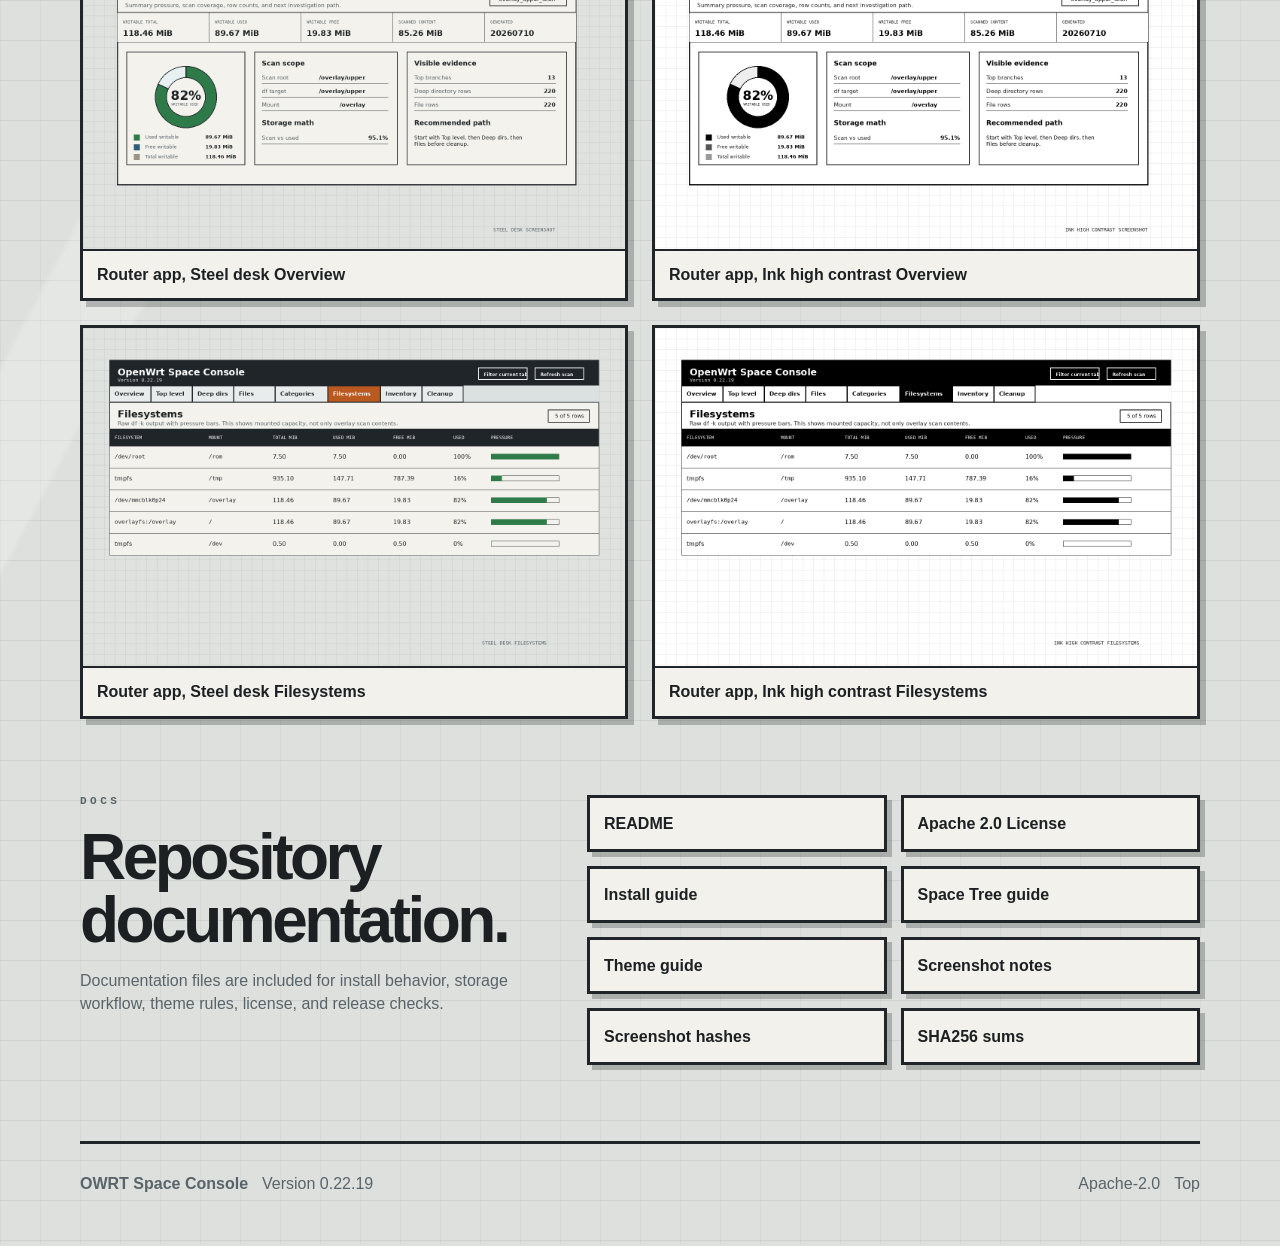
==== commit 77f41dd9: "Fix HTML structure in screenshots section" ====
--- a/index.html
+++ b/index.html
@@ -85,7 +85,7 @@
     </section>
 
     <section class="section screenshots" id="screenshots" aria-labelledby="screenshots-title">
-      <div class="section-copy wide-copy"><p class="eyebrow">Screenshots</p><h2 id="screenshots-title">Screenshots from the current package./</h2><p></p></div>div>/
+      <div class="section-copy wide-copy"><p class="eyebrow">Screenshots</p><h2 id="screenshots-title">Screenshots from the current package./</h2><p></p></div>
       <div class="screenshot-grid">
         <figure><img src="assets/screenshots/verified-github-pages-steel-desk-home.png" alt="GitHub Pages home in Steel desk theme"><figcaption>GitHub Pages, Steel desk</figcaption></figure>
         <figure><img src="assets/screenshots/verified-github-pages-ink-high-contrast-home.png" alt="GitHub Pages home in Ink high contrast theme"><figcaption>GitHub Pages, Ink high contrast</figcaption></figure>
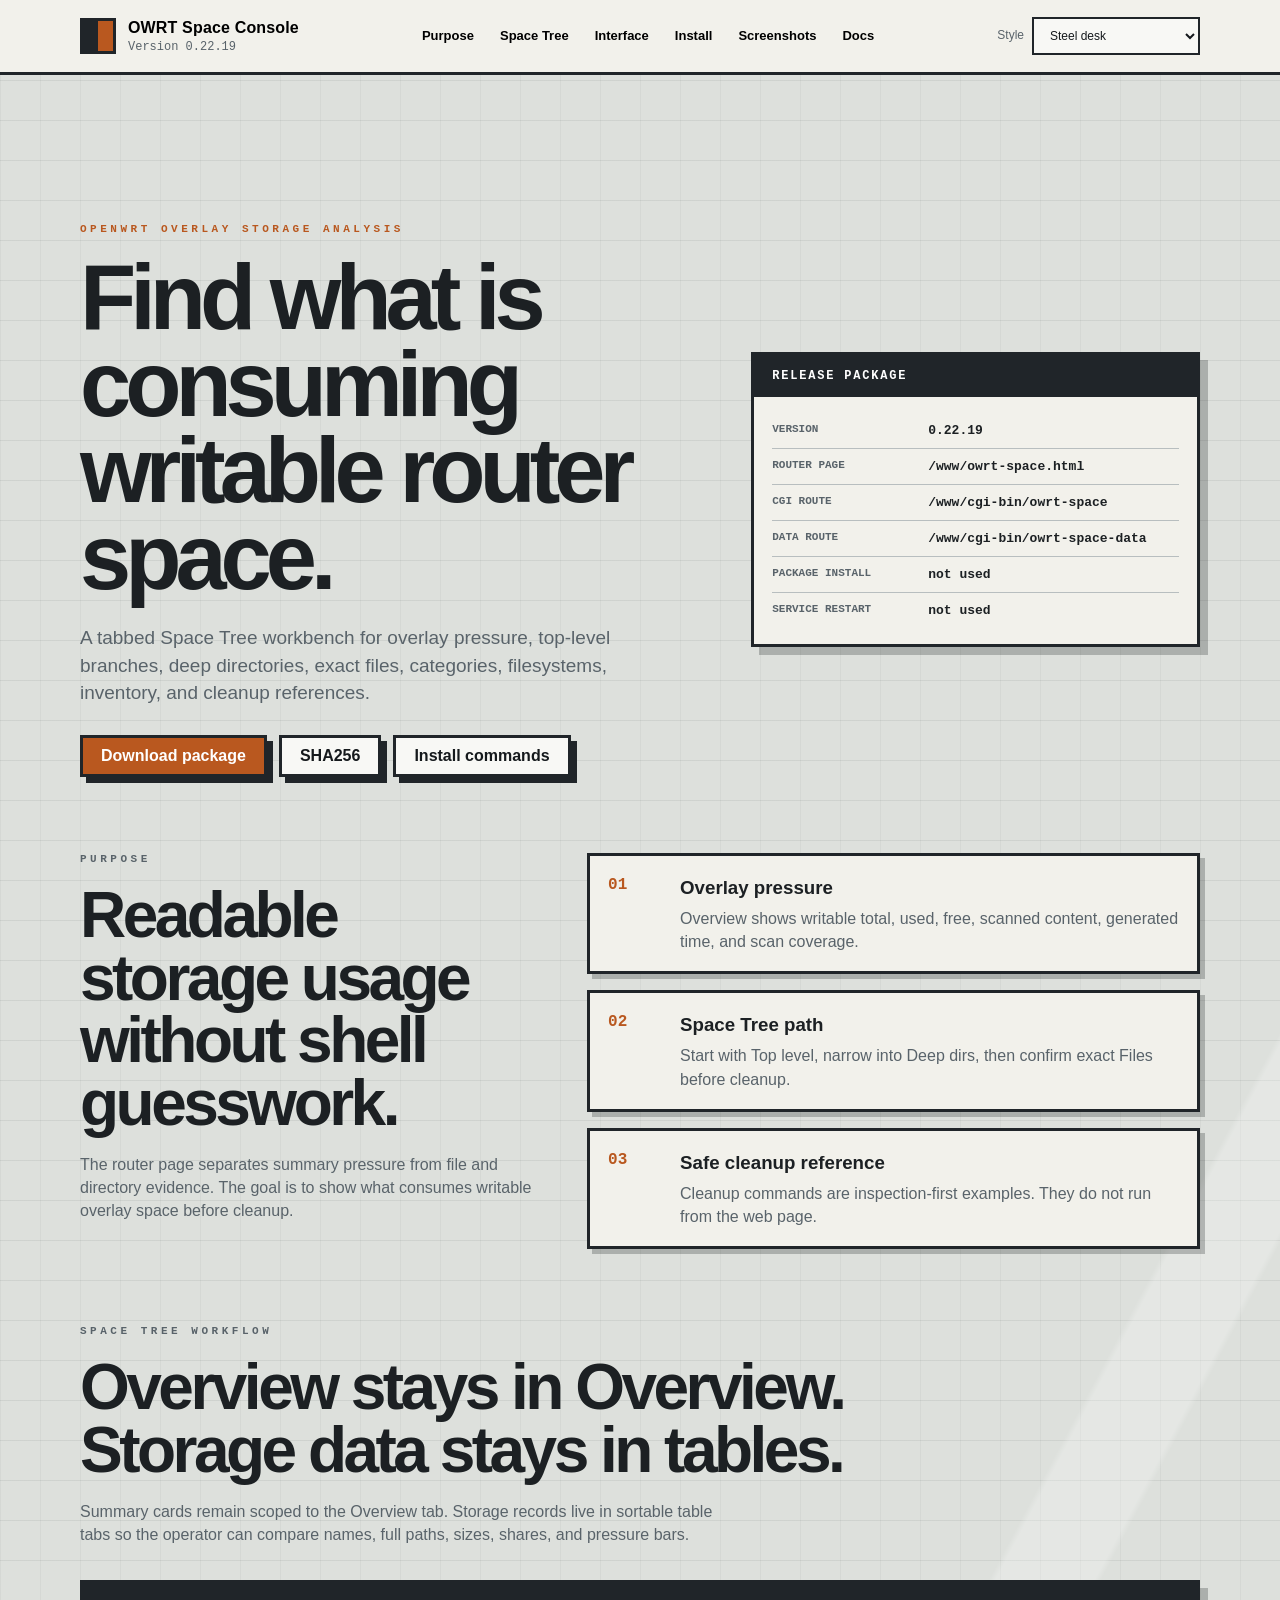
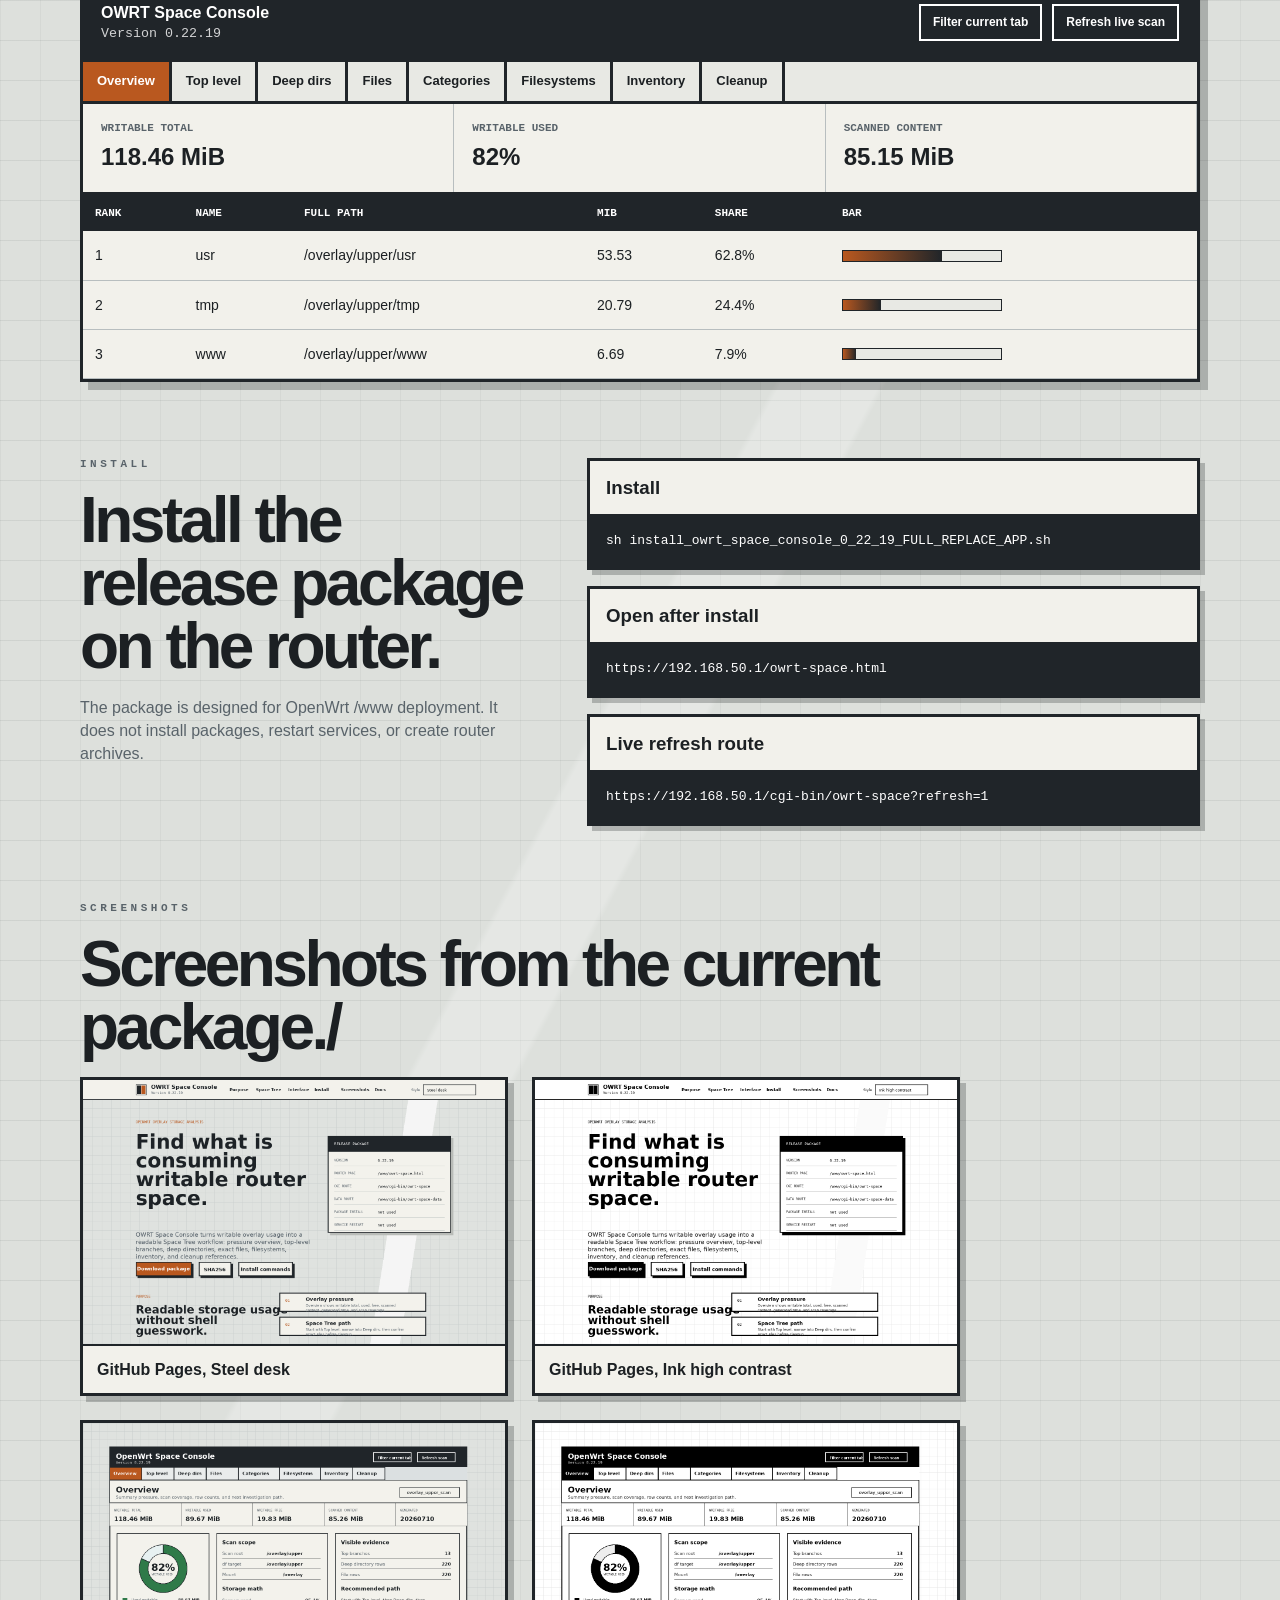
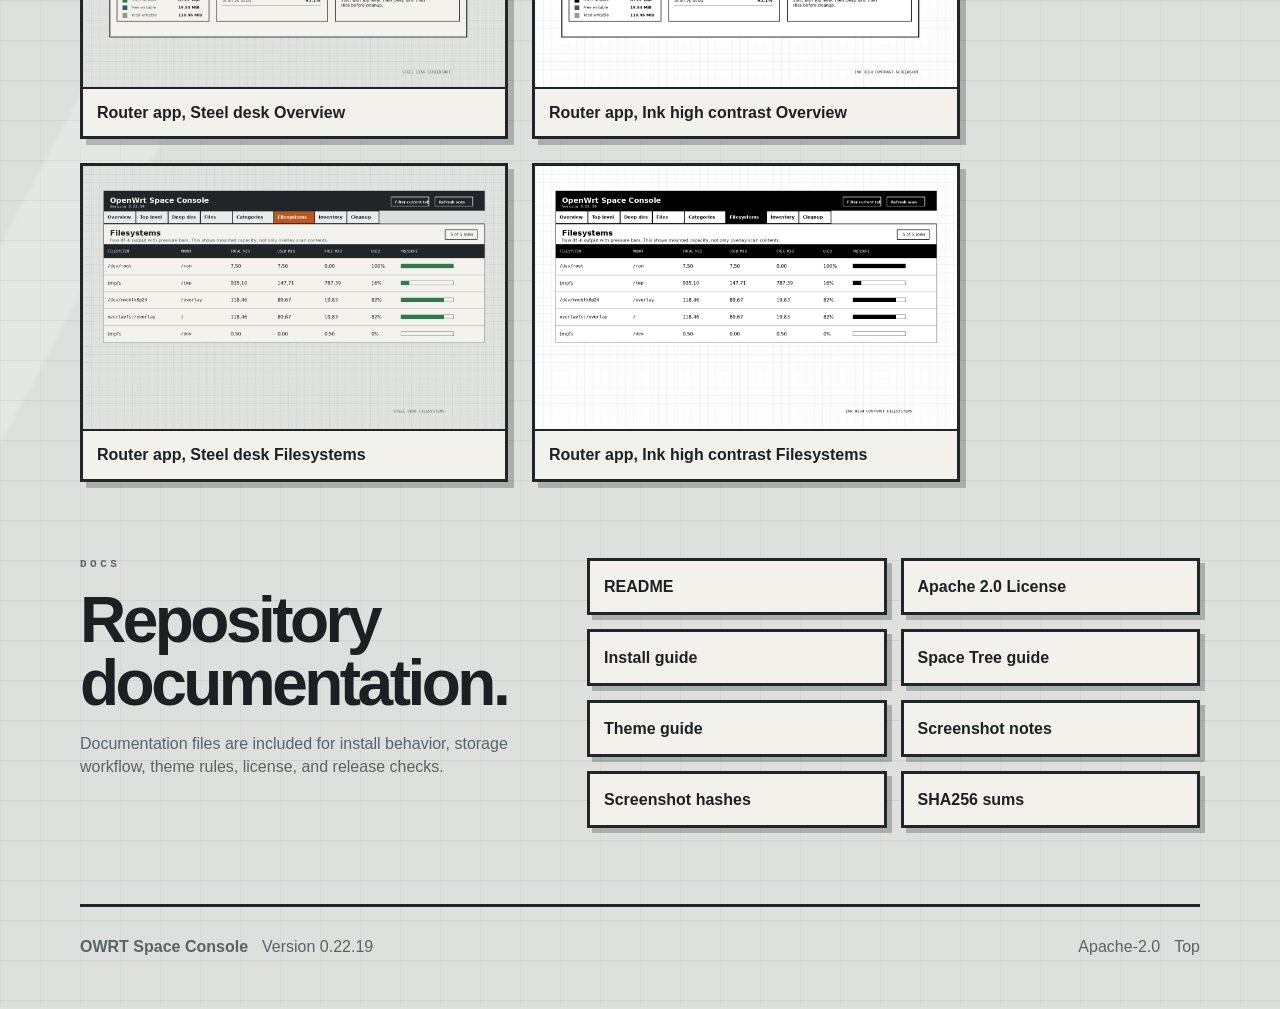
==== commit f7fd07dc: "Fix HTML structure for screenshots section" ====
--- a/index.html
+++ b/index.html
@@ -85,7 +85,7 @@
     </section>
 
     <section class="section screenshots" id="screenshots" aria-labelledby="screenshots-title">
-      <div class="section-copy wide-copy"><p class="eyebrow">Screenshots</p><h2 id="screenshots-title">Screenshots from the current package./</h2><p></p></div>
+      <div class="section-copy wide-copy"><p class="eyebrow">Screenshots</p><h2 id="screenshots-title">Screenshots from the current package./</h2><p></p><div>
       <div class="screenshot-grid">
         <figure><img src="assets/screenshots/verified-github-pages-steel-desk-home.png" alt="GitHub Pages home in Steel desk theme"><figcaption>GitHub Pages, Steel desk</figcaption></figure>
         <figure><img src="assets/screenshots/verified-github-pages-ink-high-contrast-home.png" alt="GitHub Pages home in Ink high contrast theme"><figcaption>GitHub Pages, Ink high contrast</figcaption></figure>
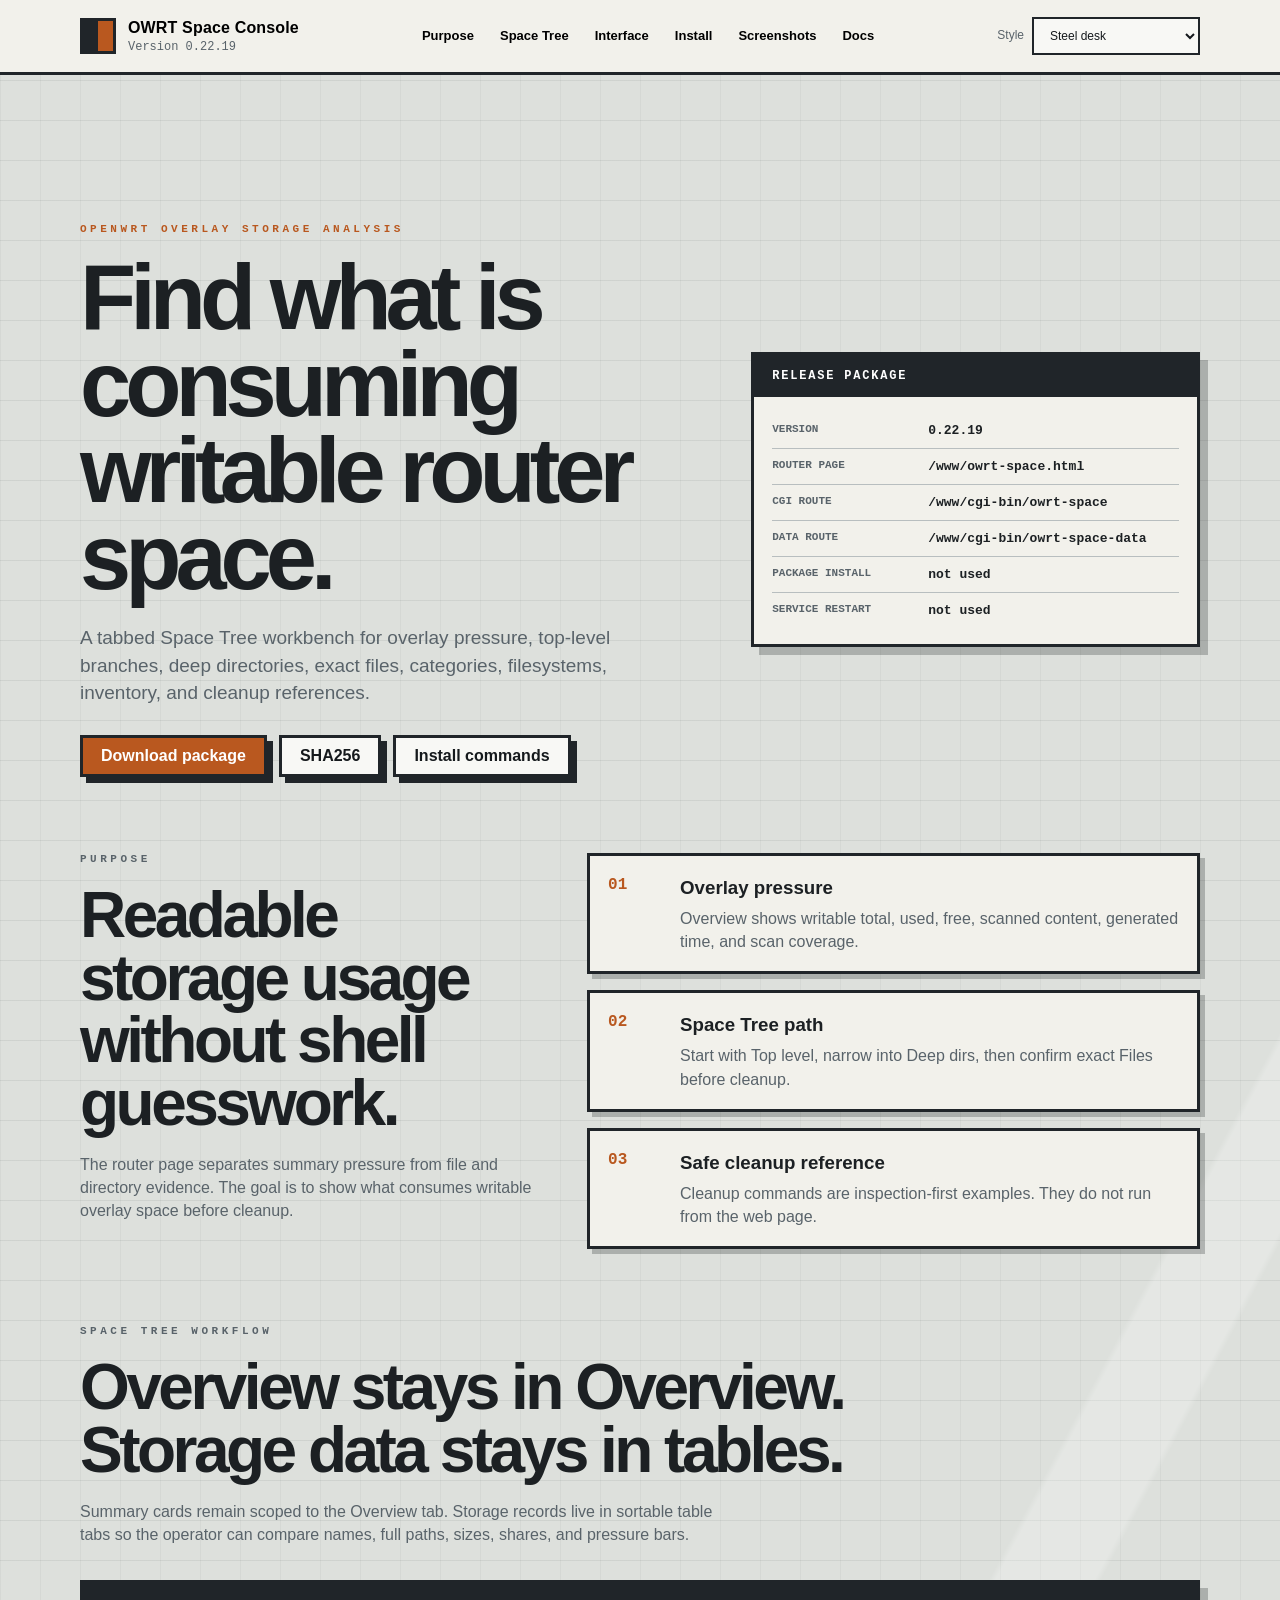
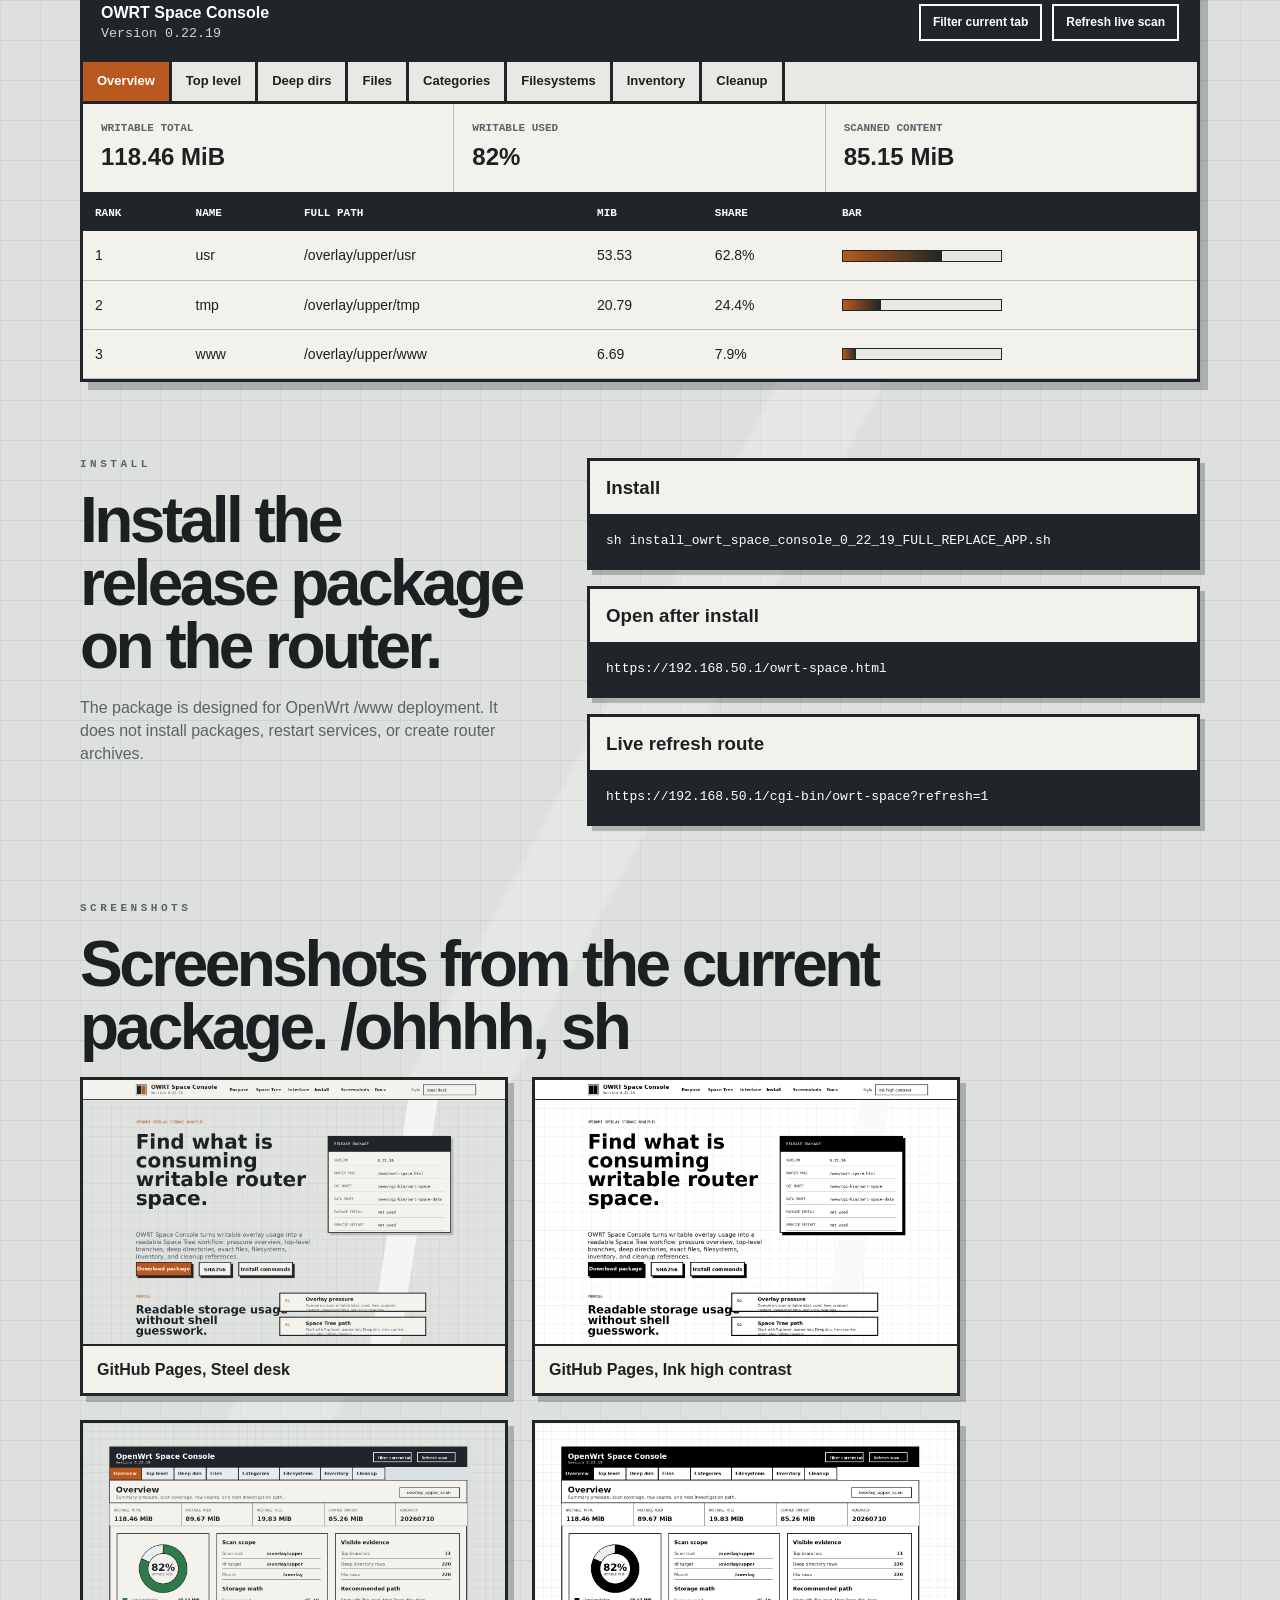
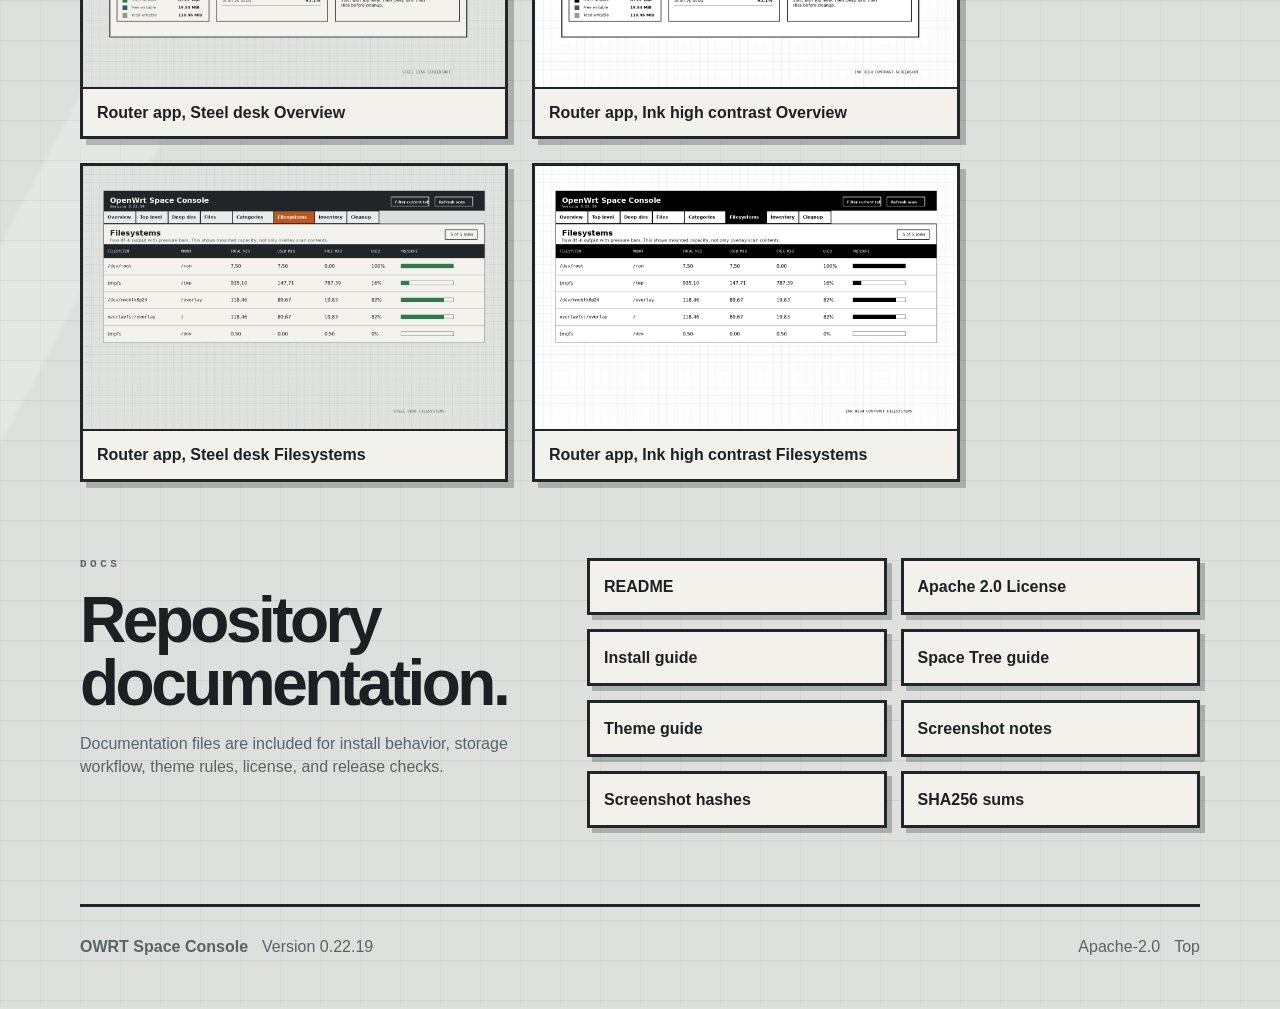
==== commit a4daf98e: "Fix typo in screenshots section heading" ====
--- a/index.html
+++ b/index.html
@@ -85,7 +85,7 @@
     </section>
 
     <section class="section screenshots" id="screenshots" aria-labelledby="screenshots-title">
-      <div class="section-copy wide-copy"><p class="eyebrow">Screenshots</p><h2 id="screenshots-title">Screenshots from the current package./</h2><p></p><div>
+      <div class="section-copy wide-copy"><p class="eyebrow">Screenshots</p><h2 id="screenshots-title">Screenshots from the current package. /ohhhh, sh</h2><p></p><div>
       <div class="screenshot-grid">
         <figure><img src="assets/screenshots/verified-github-pages-steel-desk-home.png" alt="GitHub Pages home in Steel desk theme"><figcaption>GitHub Pages, Steel desk</figcaption></figure>
         <figure><img src="assets/screenshots/verified-github-pages-ink-high-contrast-home.png" alt="GitHub Pages home in Ink high contrast theme"><figcaption>GitHub Pages, Ink high contrast</figcaption></figure>
